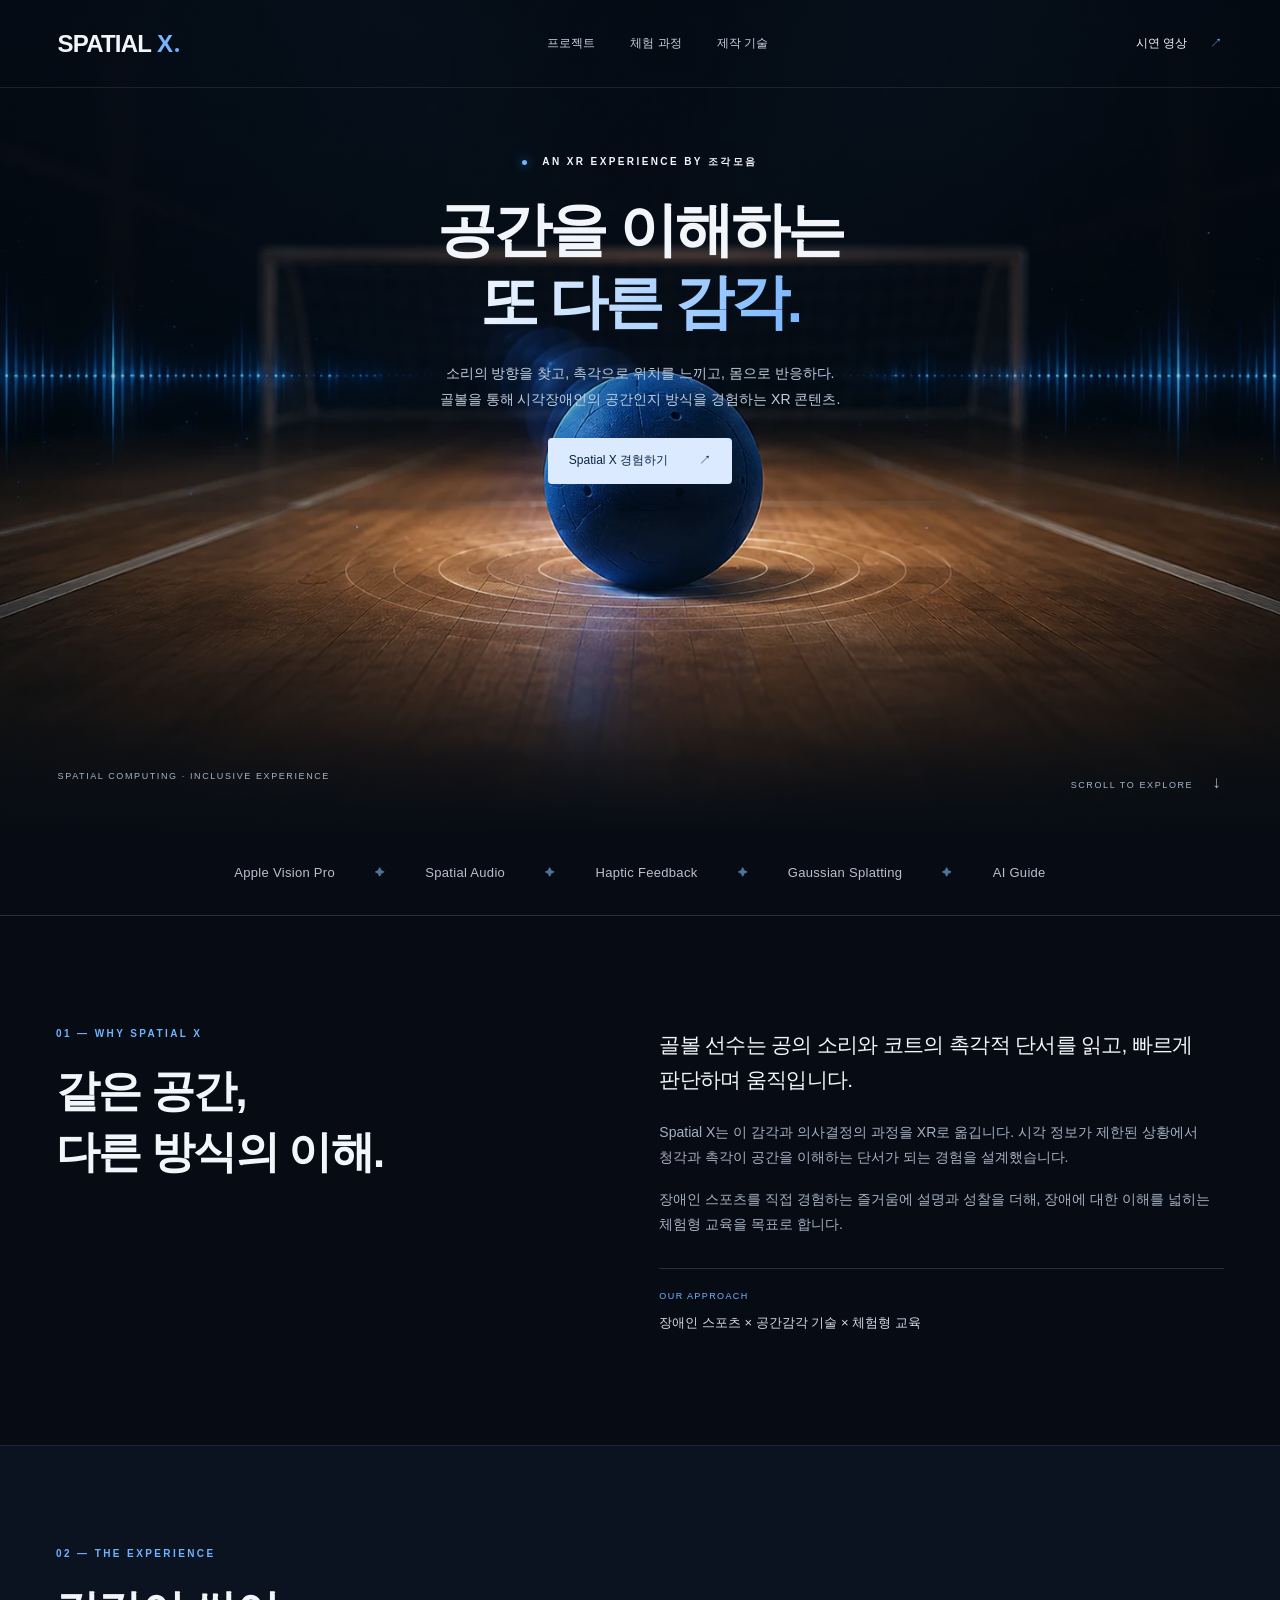
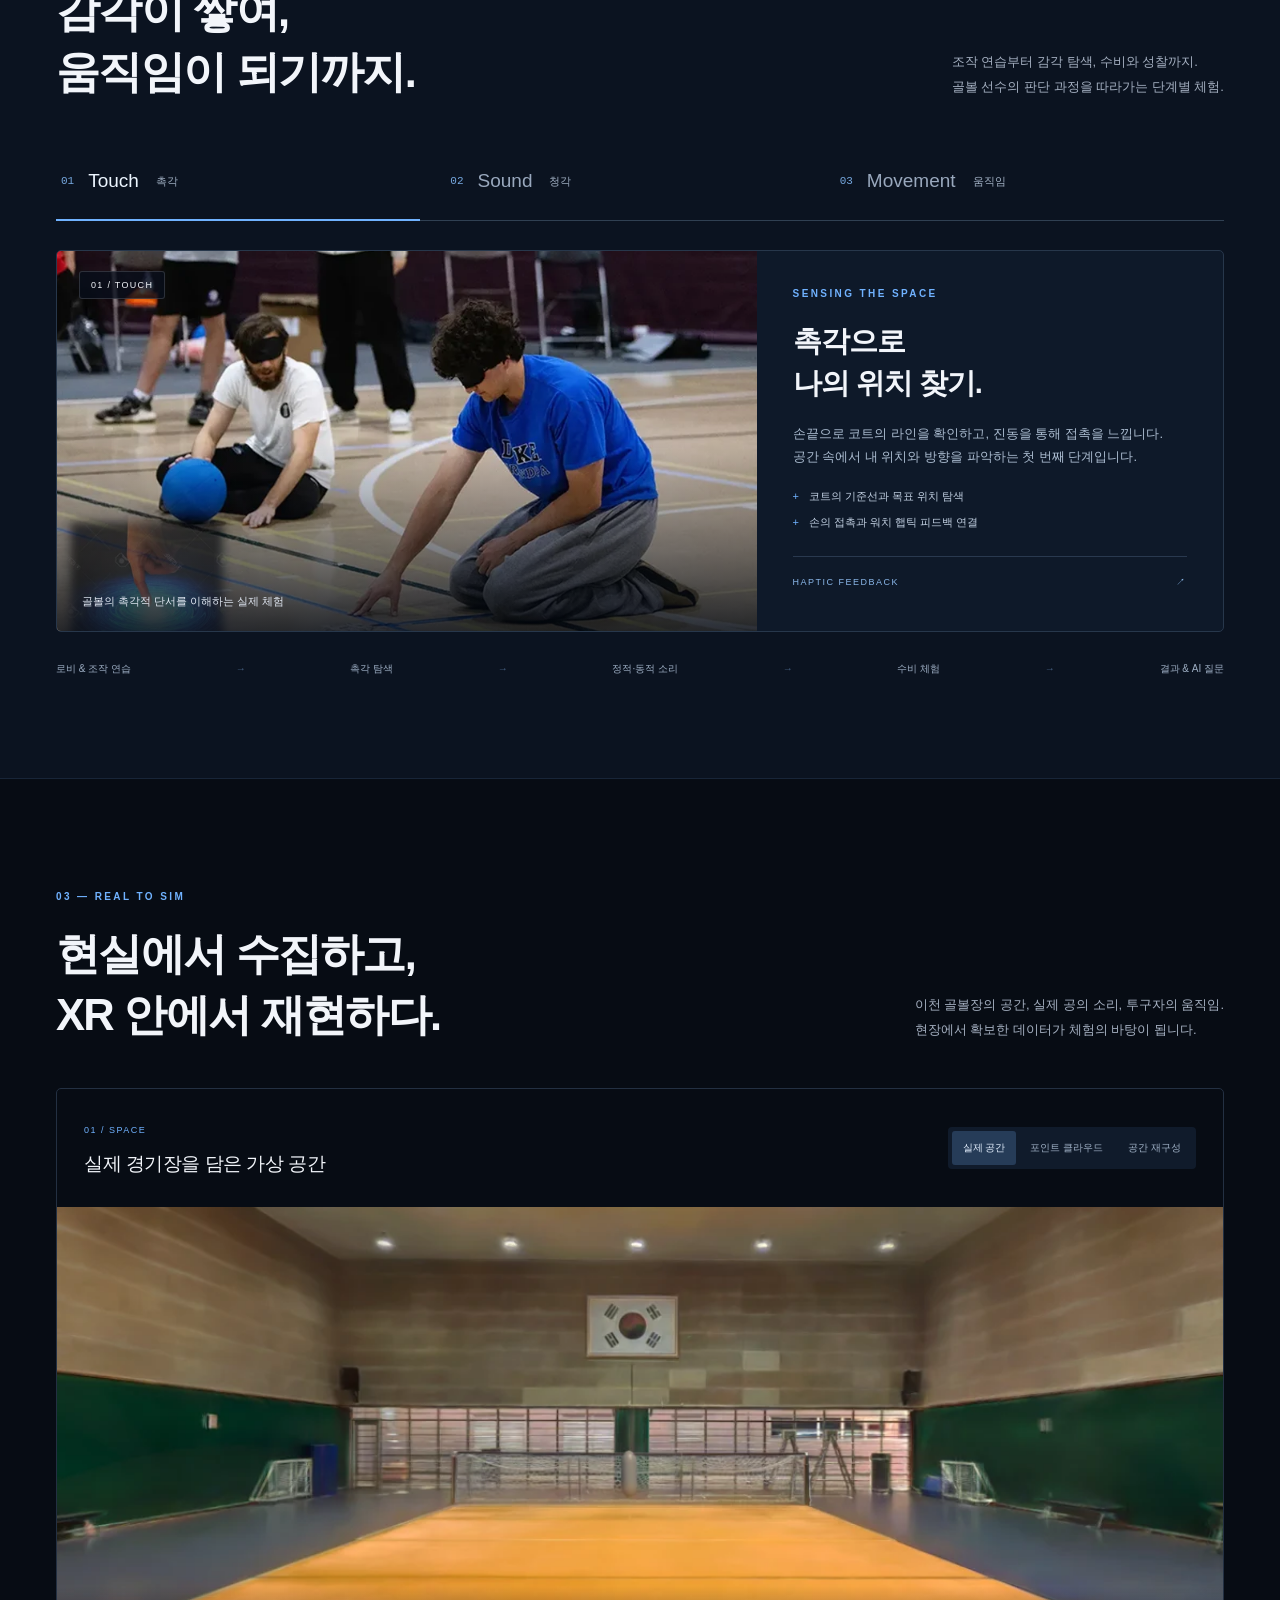
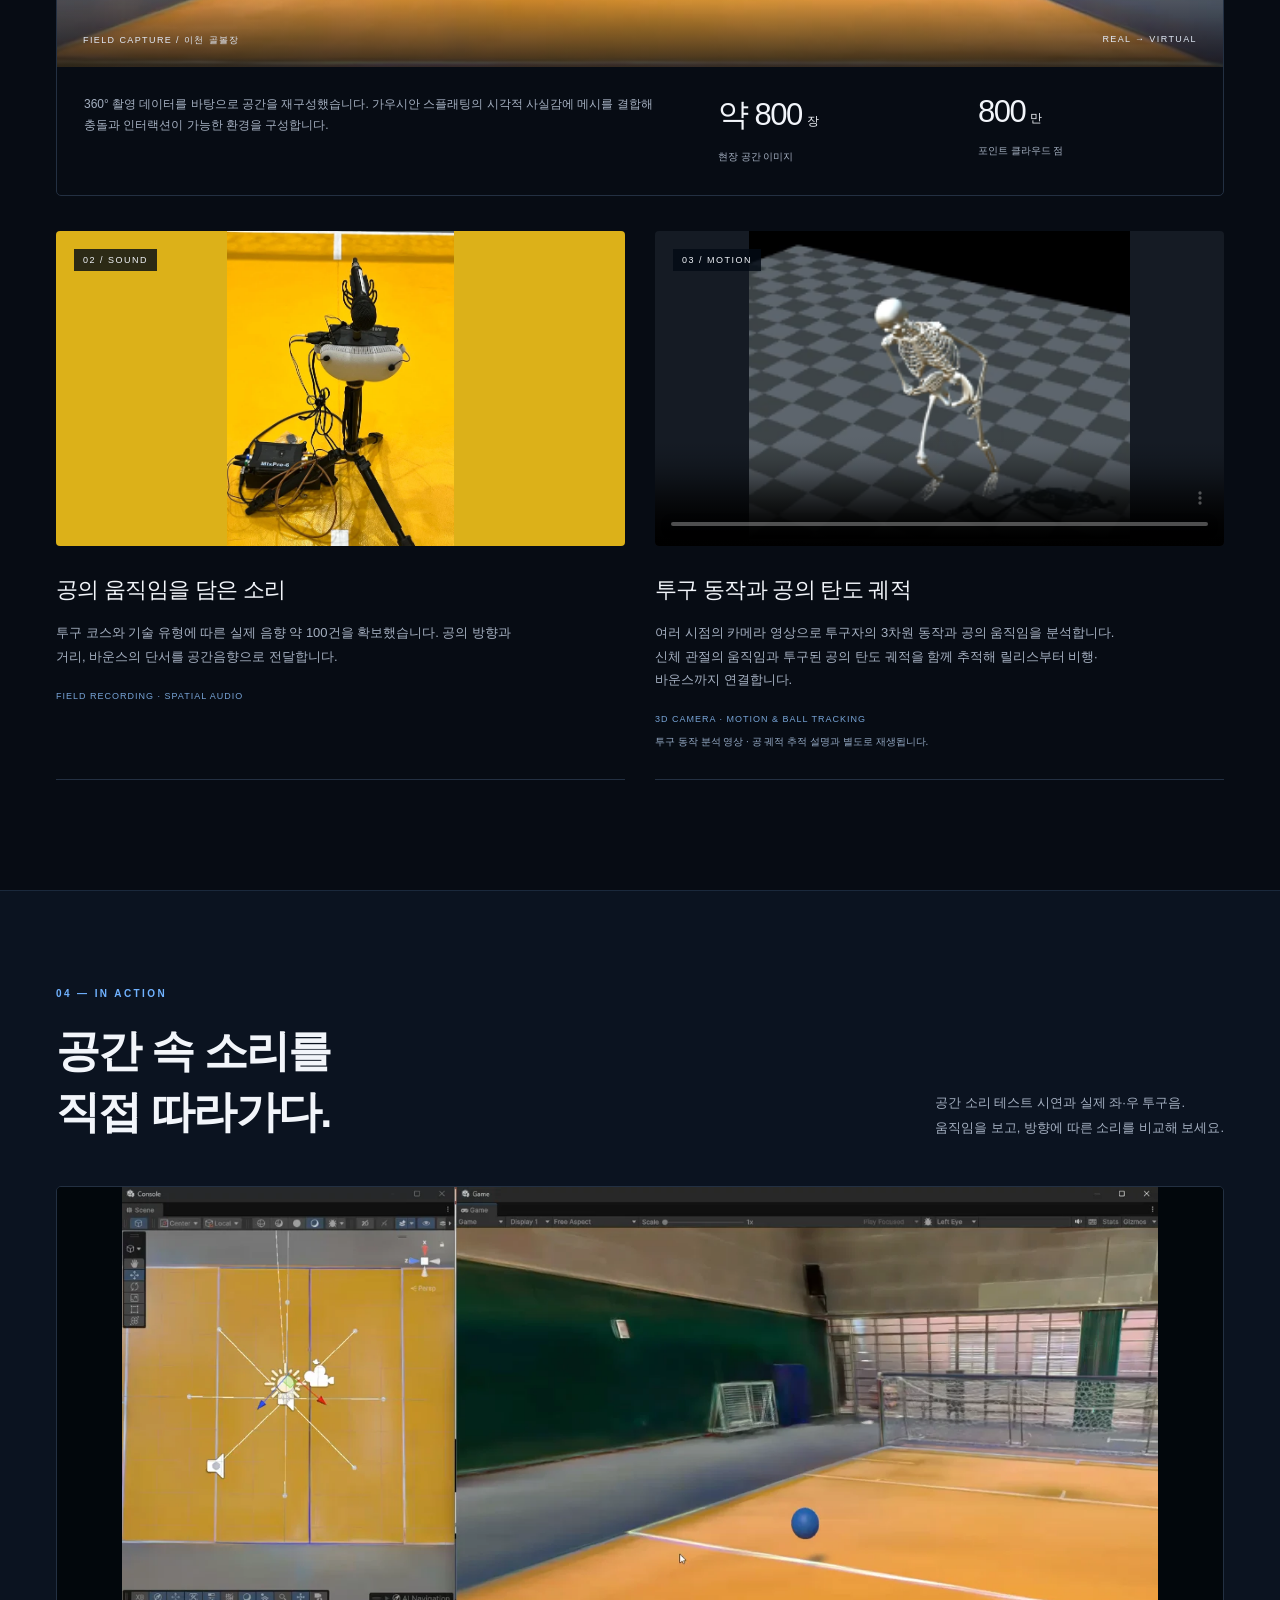
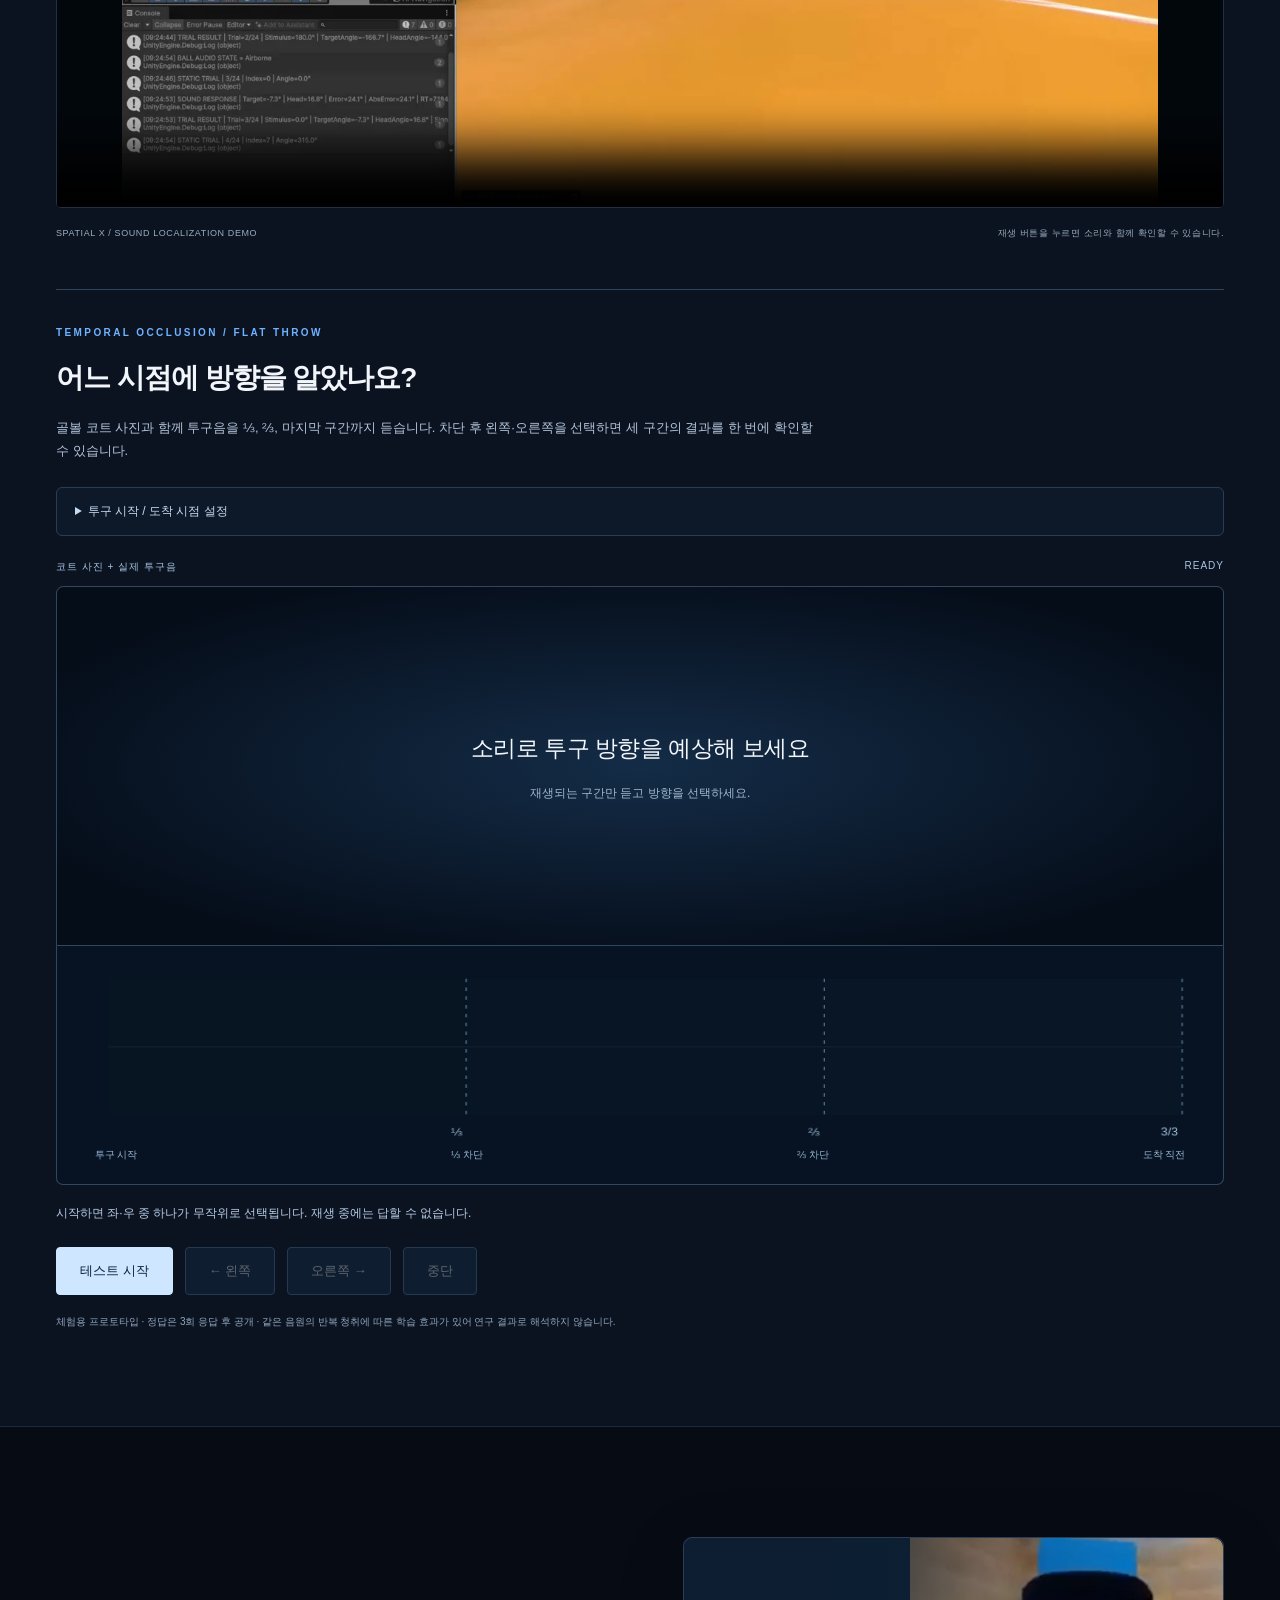
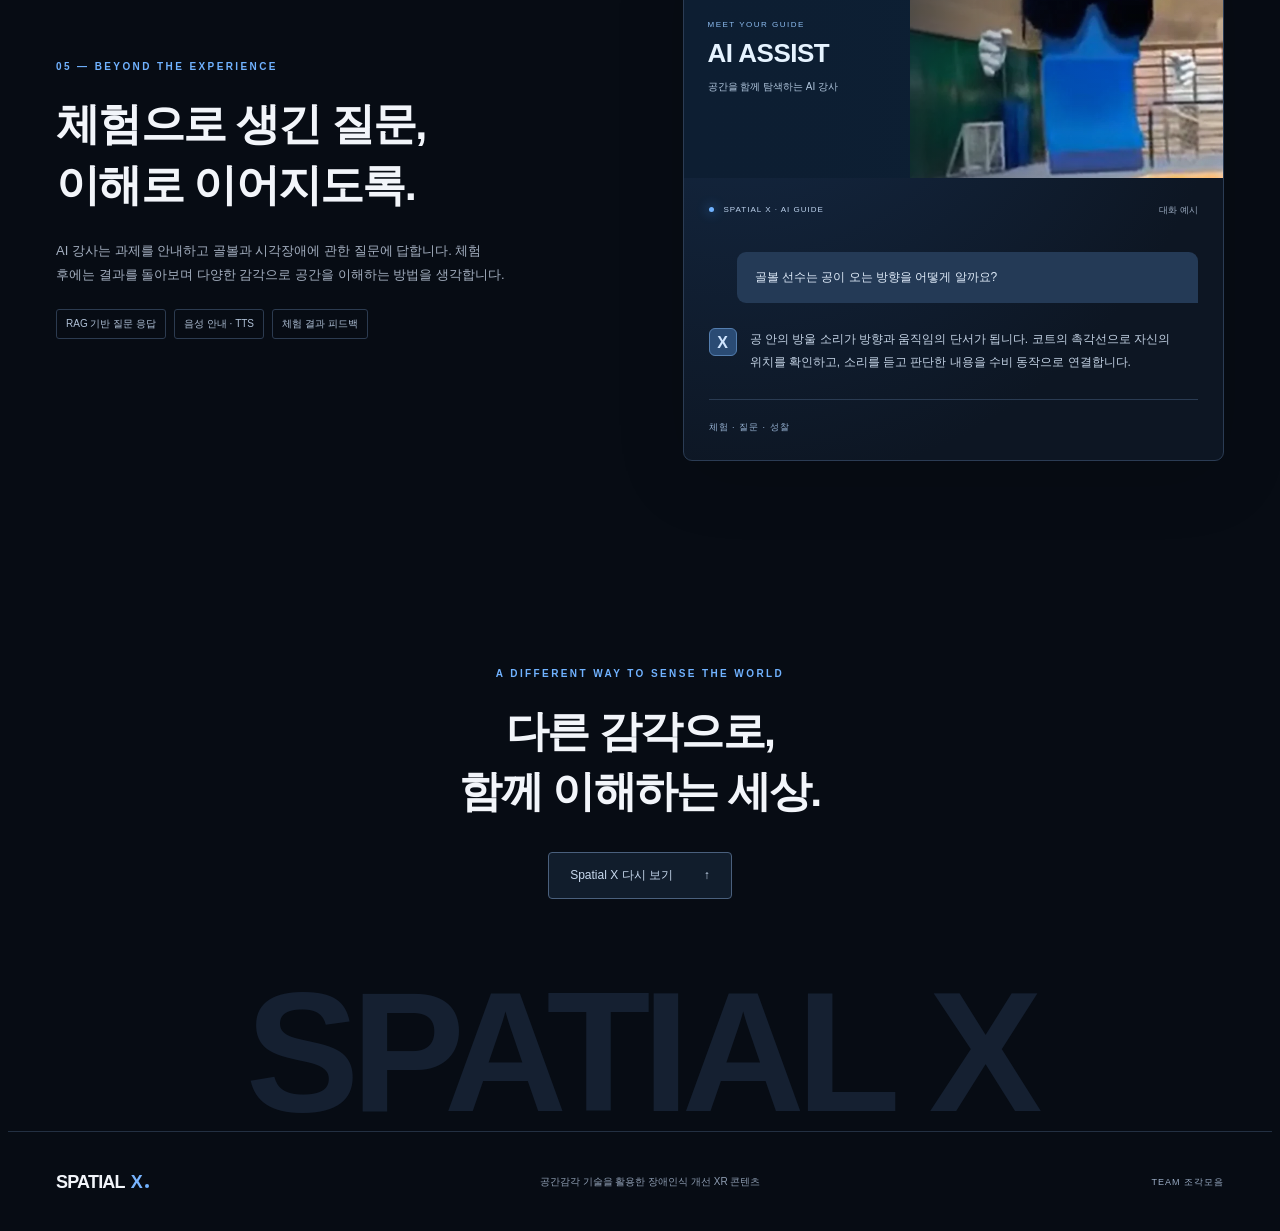
==== index.html @ 9a9464d2 "Publish Spatial X portfolio with timed audio direction test" ====
<!DOCTYPE html>
<html lang="ko">
<head>
<meta charset="utf-8"><meta name="viewport" content="width=device-width,initial-scale=1">
<meta name="description" content="Spatial X — 공간음향과 신체 움직임으로 시각장애인의 공간인지 방식을 경험하는 XR 교육 콘텐츠. 팀 조각모음의 프로젝트와 제작 과정을 소개합니다.">
<meta name="theme-color" content="#050b14"><title>Spatial X — 다른 감각으로 만나는 공간</title>
<link rel="stylesheet" href="styles.css"><script src="script.js" defer></script><script src="trial-data.js" defer></script><script src="trial.js" defer></script>
</head>
<body>
<a class="skip" href="#main">본문으로 바로가기</a>
<header class="header"><a class="logo" href="#top" aria-label="Spatial X 처음으로">SPATIAL <span>X</span><i></i></a><nav aria-label="주요 메뉴"><a href="#about">프로젝트</a><a href="#experience">체험 과정</a><a href="#technology">제작 기술</a></nav><a class="header-link" href="#film">시연 영상 <span>↗</span></a></header>
<main id="main">
<section class="hero" id="top" aria-labelledby="hero-title">
<img class="hero-image" src="assets/hero.webp" alt="어두운 골볼 코트 위 파란 공과 공간을 가로지르는 푸른 음파를 표현한 콘셉트 이미지" fetchpriority="high" width="1536" height="1024">
<div class="hero-shade"></div><div class="hero-copy"><p class="overline"><span class="dot"></span> AN XR EXPERIENCE BY 조각모음</p><h1 id="hero-title">공간을 이해하는<br><span>또 다른 감각.</span></h1><p class="hero-desc">소리의 방향을 찾고, 촉각으로 위치를 느끼고, 몸으로 반응하다.<br>골볼을 통해 시각장애인의 공간인지 방식을 경험하는 XR 콘텐츠.</p><a class="button primary" href="#experience">Spatial X 경험하기 <span>↗</span></a></div>
<div class="hero-bottom"><span>SPATIAL COMPUTING · INCLUSIVE EXPERIENCE</span><a href="#about">SCROLL TO EXPLORE <span>↓</span></a></div>
</section>
<div class="tech-strip" aria-label="프로젝트 구성 기술"><span>Apple Vision Pro</span><i>✦</i><span>Spatial Audio</span><i>✦</i><span>Haptic Feedback</span><i>✦</i><span>Gaussian Splatting</span><i>✦</i><span>AI Guide</span></div>
<section class="section container about" id="about"><div><p class="overline blue">01 — WHY SPATIAL X</p><h2>같은 공간,<br>다른 방식의 이해.</h2></div><div class="about-body"><p class="intro">골볼 선수는 공의 소리와 코트의 촉각적 단서를 읽고, 빠르게 판단하며 움직입니다.</p><p>Spatial X는 이 감각과 의사결정의 과정을 XR로 옮깁니다. 시각 정보가 제한된 상황에서 청각과 촉각이 공간을 이해하는 단서가 되는 경험을 설계했습니다.</p><p>장애인 스포츠를 직접 경험하는 즐거움에 설명과 성찰을 더해, 장애에 대한 이해를 넓히는 체험형 교육을 목표로 합니다.</p><div class="about-note"><span>OUR APPROACH</span><strong>장애인 스포츠 × 공간감각 기술 × 체험형 교육</strong></div></div></section>
<section class="experience-section" id="experience"><div class="container"><div class="section-heading"><div><p class="overline blue">02 — THE EXPERIENCE</p><h2>감각이 쌓여,<br>움직임이 되기까지.</h2></div><p>조작 연습부터 감각 탐색, 수비와 성찰까지.<br>골볼 선수의 판단 과정을 따라가는 단계별 체험.</p></div>
<div class="experience-tabs" role="tablist" aria-label="체험 단계"><button id="tab-touch" role="tab" aria-selected="true" aria-controls="experience-panel" tabindex="0" data-stage="touch"><span>01</span> Touch <small>촉각</small></button><button id="tab-sound" role="tab" aria-selected="false" aria-controls="experience-panel" tabindex="-1" data-stage="sound"><span>02</span> Sound <small>청각</small></button><button id="tab-movement" role="tab" aria-selected="false" aria-controls="experience-panel" tabindex="-1" data-stage="movement"><span>03</span> Movement <small>움직임</small></button></div>
<div class="experience-panel" id="experience-panel" role="tabpanel" aria-labelledby="tab-touch" tabindex="0"><figure class="stage-visual" data-current-stage="touch"><img id="stage-image" src="assets/touch.webp" alt="안대를 착용하고 골볼 코트의 촉각선을 확인하는 체험 모습" width="1200" height="800" loading="lazy"><figcaption id="stage-caption">골볼의 촉각적 단서를 이해하는 실제 체험</figcaption><span class="image-corner" id="stage-number">01 / TOUCH</span></figure><div class="stage-copy"><p class="overline blue" id="stage-label">SENSING THE SPACE</p><h3 id="stage-title">촉각으로<br>나의 위치 찾기.</h3><p id="stage-description">손끝으로 코트의 라인을 확인하고, 진동을 통해 접촉을 느낍니다. 공간 속에서 내 위치와 방향을 파악하는 첫 번째 단계입니다.</p><ul id="stage-points"><li>코트의 기준선과 목표 위치 탐색</li><li>손의 접촉과 워치 햅틱 피드백 연결</li></ul><div class="stage-foot"><span id="stage-tag">HAPTIC FEEDBACK</span><span aria-hidden="true">↗</span></div></div></div>
<div class="journey"><span>로비 & 조작 연습</span><b>→</b><span>촉각 탐색</span><b>→</b><span>정적·동적 소리</span><b>→</b><span>수비 체험</span><b>→</b><span>결과 & AI 질문</span></div>
</div></section>
<section class="section container" id="technology"><div class="section-heading"><div><p class="overline blue">03 — REAL TO SIM</p><h2>현실에서 수집하고,<br>XR 안에서 재현하다.</h2></div><p>이천 골볼장의 공간, 실제 공의 소리, 투구자의 움직임.<br>현장에서 확보한 데이터가 체험의 바탕이 됩니다.</p></div>
<div class="reconstruction"><div class="reconstruction-top"><div><span class="small-index">01 / SPACE</span><h3>실제 경기장을 담은 가상 공간</h3></div><div class="view-switch" role="group" aria-label="경기장 제작 과정"><button class="selected" data-view="court" aria-pressed="true">실제 공간</button><button data-view="cloud" aria-pressed="false">포인트 클라우드</button><button data-view="hybrid" aria-pressed="false">공간 재구성</button></div></div><figure class="court-figure"><img id="court-image" src="assets/court.webp" alt="이천 골볼장의 코트와 골대" loading="lazy" width="1400" height="760"><figcaption><span id="court-caption">FIELD CAPTURE / 이천 골볼장</span><span>REAL → VIRTUAL</span></figcaption></figure><div class="reconstruction-bottom"><p>360° 촬영 데이터를 바탕으로 공간을 재구성했습니다. 가우시안 스플래팅의 시각적 사실감에 메시를 결합해 충돌과 인터랙션이 가능한 환경을 구성합니다.</p><div><strong>약 800<span>장</span></strong><small>현장 공간 이미지</small></div><div><strong>800<span>만</span></strong><small>포인트 클라우드 점</small></div></div></div>
<div class="field-grid"><article class="field-card"><div class="field-image"><img src="assets/audio.webp" alt="골볼 코트에 설치한 공간음향 측정 장비" loading="lazy" width="700" height="800"><span>02 / SOUND</span></div><div class="field-copy"><h3>공의 움직임을 담은 소리</h3><p>투구 코스와 기술 유형에 따른 실제 음향 약 100건을 확보했습니다. 공의 방향과 거리, 바운스의 단서를 공간음향으로 전달합니다.</p><span class="micro">FIELD RECORDING · SPATIAL AUDIO</span></div></article><article class="field-card"><div class="field-image"><video id="throw-motion" class="motion-video" controls muted loop playsinline preload="metadata" poster="assets/motion-pose.png" aria-label="투구 동작을 분석한 모션캡처 애니메이션"><source src="assets/throw-motion.mp4" type="video/mp4"><a href="assets/throw-motion.mp4">투구 모션 영상 열기</a></video><span>03 / MOTION</span></div><div class="field-copy"><h3>투구 동작과 공의 탄도 궤적</h3><p>여러 시점의 카메라 영상으로 투구자의 3차원 동작과 공의 움직임을 분석합니다. 신체 관절의 움직임과 투구된 공의 탄도 궤적을 함께 추적해 릴리스부터 비행·바운스까지 연결합니다.</p><span class="micro">3D CAMERA · MOTION & BALL TRACKING</span><p class="motion-note">투구 동작 분석 영상 · 공 궤적 추적 설명과 별도로 재생됩니다.</p></div></article></div>
</section>
<section class="film-section" id="film"><div class="container"><div class="section-heading"><div><p class="overline blue">04 — IN ACTION</p><h2>공간 속 소리를<br>직접 따라가다.</h2></div><p>공간 소리 테스트 시연과 실제 좌·우 투구음.<br>움직임을 보고, 방향에 따른 소리를 비교해 보세요.</p></div><div class="video-wrap"><video controls playsinline preload="none" poster="assets/sound.webp" aria-label="Spatial X 공간 소리 테스트 시연 영상"><source src="assets/sound-demo.mp4" type="video/mp4">브라우저에서 영상을 재생할 수 없습니다. <a href="assets/sound-demo.mp4">시연 영상 열기</a></video></div><p class="video-caption"><span>SPATIAL X / SOUND LOCALIZATION DEMO</span><span>재생 버튼을 누르면 소리와 함께 확인할 수 있습니다.</span></p><div class="occlusion-test" id="occlusion-test"><p class="overline blue">TEMPORAL OCCLUSION / FLAT THROW</p><h3>어느 시점에 방향을 알았나요?</h3><p class="test-intro">골볼 코트 사진과 함께 투구음을 ⅓, ⅔, 마지막 구간까지 듣습니다. 차단 후 왼쪽·오른쪽을 선택하면 세 구간의 결과를 한 번에 확인할 수 있습니다.</p>
<details class="trial-setup"><summary>투구 시작 / 도착 시점 설정</summary><p>기본 구간은 왼쪽 1.6–2.6초, 오른쪽 1.2–2.2초입니다. 각 구간을 ⅓, ⅔, 전체 길이로 나누어 재생합니다. 변경한 설정은 새로고침하면 기본값으로 돌아갑니다.</p><div class="trial-source-grid"><fieldset><legend>왼쪽 투구</legend><label>음원 투구 시작 (초)<input id="start-left" type="number" min="0" step="0.001" value="1.6"></label><label>음원 도착 직전 (초)<input id="end-left" type="number" min="0" step="0.001" value="2.6"></label></fieldset><fieldset><legend>오른쪽 투구</legend><label>음원 투구 시작 (초)<input id="start-right" type="number" min="0" step="0.001" value="1.2"></label><label>음원 도착 직전 (초)<input id="end-right" type="number" min="0" step="0.001" value="2.2"></label></fieldset></div><p>충돌음을 제외한 도착 직전까지 설정하면 충돌 소리가 정답 단서가 되는 것을 줄일 수 있습니다.</p></details>
<div class="trial-top"><span id="trial-mode">코트 사진 + 실제 투구음</span><span id="trial-stage">READY</span></div><div class="trial-screen"><img src="assets/court.webp" alt="투구 소리를 듣는 동안 표시되는 골볼 코트 사진" width="1400" height="760"><span class="trial-photo-label">GOALBALL COURT · 체험 배경 사진</span><div id="trial-mask" class="trial-mask"><strong id="trial-mask-title">소리로 투구 방향을 예상해 보세요</strong><span id="trial-mask-note">재생되는 구간만 듣고 방향을 선택하세요.</span></div></div>
<div class="trial-wave-wrap"><canvas id="trial-wave" width="1100" height="210" role="img" aria-label="재생된 구간만 표시하는 음원 파형과 세 차단 시점"></canvas><div class="trial-wave-labels"><span>투구 시작</span><span>⅓ 차단</span><span>⅔ 차단</span><span>도착 직전</span></div></div>
<p id="trial-status" role="status" aria-live="polite">시작하면 좌·우 중 하나가 무작위로 선택됩니다. 재생 중에는 답할 수 없습니다.</p><div class="trial-controls"><button id="trial-start" type="button">테스트 시작</button><button id="trial-left" type="button" disabled>← 왼쪽</button><button id="trial-right" type="button" disabled>오른쪽 →</button><button id="trial-stop" type="button" disabled>중단</button></div>
<div id="trial-results" hidden><h4>구간별 판단 결과</h4><div class="trial-table-wrap"><table><thead><tr><th>차단 시점</th><th>선택</th><th>O / X</th><th>응답시간</th></tr></thead><tbody id="trial-rows"></tbody></table></div><p id="trial-summary"></p></div><p class="trial-disclaimer">체험용 프로토타입 · 정답은 3회 응답 후 공개 · 같은 음원의 반복 청취에 따른 학습 효과가 있어 연구 결과로 해석하지 않습니다.</p></div></div></section>
<section class="section container reflection"><div><p class="overline blue">05 — BEYOND THE EXPERIENCE</p><h2>체험으로 생긴 질문,<br>이해로 이어지도록.</h2><p>AI 강사는 과제를 안내하고 골볼과 시각장애에 관한 질문에 답합니다. 체험 후에는 결과를 돌아보며 다양한 감각으로 공간을 이해하는 방법을 생각합니다.</p><div class="reflection-tags"><span>RAG 기반 질문 응답</span><span>음성 안내 · TTS</span><span>체험 결과 피드백</span></div></div><div class="conversation"><figure class="assistant-portrait"><img src="assets/teacher.webp" alt="골볼 코트에서 안내하는 파란 AI 강사 캐릭터" loading="lazy" width="579" height="571"><figcaption><span>MEET YOUR GUIDE</span><strong>AI ASSIST</strong><small>공간을 함께 탐색하는 AI 강사</small></figcaption></figure><div class="conversation-top"><span class="dot"></span> SPATIAL X · AI GUIDE <span>대화 예시</span></div><div class="question">골볼 선수는 공이 오는 방향을 어떻게 알까요?</div><div class="answer"><span class="ai-mark">X</span><p>공 안의 방울 소리가 방향과 움직임의 단서가 됩니다. 코트의 촉각선으로 자신의 위치를 확인하고, 소리를 듣고 판단한 내용을 수비 동작으로 연결합니다.</p></div><div class="conversation-bottom">체험 · 질문 · 성찰</div></div></section>
<section class="closing container"><p class="overline blue">A DIFFERENT WAY TO SENSE THE WORLD</p><h2>다른 감각으로,<br>함께 이해하는 세상.</h2><a href="#top" class="button secondary">Spatial X 다시 보기 <span>↑</span></a><div class="closing-word" aria-hidden="true">SPATIAL X</div></section>
</main><footer class="container"><a class="logo" href="#top">SPATIAL <span>X</span><i></i></a><p>공간감각 기술을 활용한 장애인식 개선 XR 콘텐츠</p><span>TEAM 조각모음</span></footer>
</body></html>
---- styles.css ----
:root{--bg:#070c14;--surface:#0d1521;--text:#f2f5fa;--muted:#a5b0c1;--blue:#70b2ff;--line:#233042}*{box-sizing:border-box}html{scroll-behavior:smooth;scroll-padding-top:88px}body{margin:0;background:var(--bg);color:var(--text);font-family:'Pretendard','Noto Sans KR','Malgun Gothic',Arial,sans-serif;font-size:15px;line-height:1.8;-webkit-font-smoothing:antialiased}a{color:inherit;text-decoration:none}button{font:inherit;color:inherit;cursor:pointer}img{display:block;width:100%;height:100%;object-fit:cover}figure,p{margin:0}h1,h2,h3{word-break:keep-all}::selection{background:#7bb7ff;color:#071321}a:focus-visible,button:focus-visible,[tabindex='0']:focus-visible{outline:2px solid #b9dcff;outline-offset:6px}.skip{position:fixed;left:15px;top:-80px;z-index:20;background:#fff;color:#000;padding:10px}.skip:focus{top:10px}.container{max-width:1264px;padding:0 48px;margin:0 auto}.header{height:88px;display:flex;align-items:center;justify-content:space-between;padding:0 4.5%;position:absolute;left:0;right:0;top:0;z-index:3;border-bottom:1px solid #ffffff16}.logo{font-family:Arial,sans-serif;font-weight:800;font-size:24px;letter-spacing:-.8px;white-space:nowrap;display:inline-flex;align-items:baseline}.logo span{color:#79b5ff;margin-left:6px}.logo i{width:4px;height:4px;border-radius:50%;background:var(--blue);margin-left:3px}.header nav{display:flex;gap:35px;font-size:12px;color:#c7d1e1}.header nav a:hover,.header-link:hover{color:var(--blue)}.header-link{font-size:12px}.header-link span{margin-left:20px;color:var(--blue)}.hero{height:830px;min-height:720px;max-height:1100px;position:relative;isolation:isolate;overflow:hidden}.hero-image{position:absolute;inset:0;z-index:-3;object-position:center 69%}.hero-shade{position:absolute;inset:0;z-index:-2;background:linear-gradient(180deg,#040b16b0 0%,#050c1870 34%,transparent 64%,#070c1466 87%,#070c14 100%)}.hero-copy{position:relative;text-align:center;padding:154px 24px 0;max-width:850px;margin:auto}.overline{font-family:Arial,'Malgun Gothic',sans-serif;font-size:10px;letter-spacing:2.4px;font-weight:600;line-height:1.6}.dot{display:inline-block;width:5px;height:5px;border-radius:50%;background:var(--blue);box-shadow:0 0 12px #3a98ff;vertical-align:middle;margin-right:10px}.blue{color:var(--blue)}h1{font-size:clamp(44px,4.6vw,67px);font-weight:650;line-height:1.23;letter-spacing:-3px;margin:24px 0 21px}h1 span{background:linear-gradient(100deg,#f0f6ff,#79b7ff);color:transparent;background-clip:text}.hero-desc{font-size:14px;line-height:1.9;color:#c0cede;word-break:keep-all}.button{display:inline-flex;align-items:center;gap:31px;padding:12px 21px;font-size:12px;border-radius:4px;transition:background .2s,transform .2s}.button:hover{transform:translateY(-2px)}.primary{background:#dbeaff;color:#0b223e;margin-top:25px;box-shadow:0 0 30px #4d95ff20}.primary:hover{background:#fff}.hero-bottom{position:absolute;bottom:31px;left:4.5%;right:4.5%;display:flex;justify-content:space-between;font-family:Arial,sans-serif;font-size:9px;letter-spacing:1.6px;color:#a3b5cb}.hero-bottom a span{font-size:17px;margin-left:15px}.tech-strip{display:flex;justify-content:center;gap:40px;align-items:center;min-height:86px;border-bottom:1px solid var(--line);color:#b6c1d0;font-size:13px;font-family:Arial,sans-serif;letter-spacing:.3px;padding:20px}.tech-strip i{color:#507399;font-style:normal;font-size:10px}.section{padding-top:110px;padding-bottom:110px}h2{font-size:clamp(30px,3.4vw,44px);font-weight:600;letter-spacing:-1.7px;line-height:1.4;margin:19px 0 0}.about{display:grid;grid-template-columns:1fr 1.1fr;gap:90px}.about-body{padding-top:2px;color:var(--muted);font-size:14px;word-break:keep-all}.about-body .intro{font-size:21px;color:var(--text);line-height:1.65;letter-spacing:-.7px;margin-bottom:23px}.about-body>p+p{margin-top:16px}.about-note{border-top:1px solid var(--line);margin-top:31px;padding-top:19px;display:flex;flex-direction:column;gap:7px}.about-note span{font-size:9px;color:var(--blue);letter-spacing:1.4px}.about-note strong{font-weight:400;color:#d1dbea;font-size:13px}.experience-section{background:#0b1320;border-top:1px solid #182538;border-bottom:1px solid #182538;padding:100px 0}.section-heading{display:flex;align-items:end;justify-content:space-between;gap:45px;margin-bottom:43px}.section-heading>p{color:var(--muted);font-size:13px;line-height:1.9;padding-bottom:3px;word-break:keep-all}.experience-tabs{display:flex;border-bottom:1px solid #304052;margin-bottom:29px}.experience-tabs button{flex:1;border:0;background:none;padding:19px 5px 21px;position:relative;font-family:Arial,sans-serif;font-size:19px;text-align:left;color:#99a8bd;display:flex;align-items:center;gap:14px}.experience-tabs button[aria-selected=true]{color:#edf6ff}.experience-tabs button[aria-selected=true]:after{content:'';position:absolute;bottom:-1px;left:0;right:25px;height:2px;background:var(--blue)}.experience-tabs button>span{font-family:monospace;font-size:11px;color:#76a8df}.experience-tabs small{font-family:'Malgun Gothic',sans-serif;font-size:11px;margin-left:3px;font-weight:400;color:#a2b1c4}.experience-panel{display:grid;grid-template-columns:1.5fr 1fr;min-height:380px;gap:0;border:1px solid #27374b;background:#0e1929;border-radius:5px;overflow:hidden}.stage-visual{position:relative;min-height:380px}.stage-visual img{position:absolute;inset:0}.stage-visual:after{content:'';position:absolute;inset:50% 0 0;background:linear-gradient(transparent,#02070fd4)}.stage-visual figcaption{position:absolute;left:25px;right:25px;bottom:19px;z-index:1;font-size:11px;color:#e2e9f4}.image-corner{position:absolute;top:20px;left:22px;background:#080f1bc9;border:1px solid #ffffff25;border-radius:3px;font:9px Arial,sans-serif;letter-spacing:1.3px;padding:8px 11px}.stage-copy{padding:35px 36px 25px}.stage-copy h3{font-size:29px;line-height:1.45;letter-spacing:-1px;margin:18px 0}.stage-copy>p:not(.overline){font-size:13px;color:#abbcd0;word-break:keep-all}.stage-copy ul{padding:18px 0 0;list-style:none;font-size:11px;color:#c2d0e2;margin:0}.stage-copy li{margin-bottom:7px}.stage-copy li:before{content:'+';color:var(--blue);margin-right:10px}.stage-foot{display:flex;justify-content:space-between;border-top:1px solid #29394f;margin-top:23px;padding-top:17px;color:#8ab7e9;font-size:9px;letter-spacing:1.5px}.journey{display:flex;justify-content:space-between;align-items:center;gap:12px;margin-top:28px;color:#9eafc4;font-size:10px}.journey b{font-weight:400;color:#466182}.reconstruction{border:1px solid var(--line);border-radius:5px;overflow:hidden}.reconstruction-top{display:flex;justify-content:space-between;align-items:center;padding:25px 27px;gap:20px}.small-index{color:var(--blue);font:9px Arial,sans-serif;letter-spacing:1.5px}.reconstruction-top h3{font-size:19px;font-weight:500;letter-spacing:-.5px;margin:6px 0 0}.view-switch{display:flex;gap:3px;padding:4px;border-radius:4px;background:#101b2b}.view-switch button{border:0;border-radius:3px;padding:8px 11px;background:none;font-size:10px;color:#a2b3c8}.view-switch button.selected{color:#e6f1ff;background:#263c58}.court-figure{height:460px;position:relative;background:#20252d}.court-figure img{object-fit:cover}.court-figure figcaption{position:absolute;left:0;right:0;bottom:0;display:flex;justify-content:space-between;background:linear-gradient(transparent,#060b14c9);padding:48px 26px 20px;color:#e0e8f5;font:9px Arial,'Malgun Gothic',sans-serif;letter-spacing:1.4px}.reconstruction-bottom{display:grid;grid-template-columns:1.9fr .7fr .7fr;gap:42px;padding:27px}.reconstruction-bottom p{font-size:12px;color:var(--muted);word-break:keep-all}.reconstruction-bottom strong{font:31px Arial,sans-serif;letter-spacing:-1.5px;display:block;margin-bottom:5px;white-space:nowrap}.reconstruction-bottom strong span{font:12px 'Malgun Gothic',sans-serif;margin-left:5px;letter-spacing:0}.reconstruction-bottom small{font-size:10px;color:var(--muted)}.field-grid{display:grid;grid-template-columns:1fr 1fr;gap:30px;margin-top:35px}.field-card{border-bottom:1px solid var(--line)}.field-image{height:315px;position:relative;border-radius:4px;overflow:hidden;background:#151b24}.field-image img{object-position:center 44%}.field-card:first-child .field-image img{object-fit:contain;background:#dcb119}.field-image>span{position:absolute;left:18px;top:18px;background:#030a15ce;padding:6px 9px;font:9px Arial,sans-serif;letter-spacing:1.5px}.field-copy{padding:24px 0 28px}.field-copy h3{font-size:22px;letter-spacing:-.7px;font-weight:500;margin:0 0 12px}.field-copy p{color:var(--muted);font-size:13px;word-break:keep-all;max-width:470px}.micro{font:9px Arial,sans-serif;letter-spacing:1px;color:#77a4d7;display:block;margin-top:23px}.film-section{padding:95px 0;background:#0b1320;border-block:1px solid #1b293c}.video-wrap{background:#02070c;border:1px solid var(--line);border-radius:5px;overflow:hidden}video{display:block;width:100%;aspect-ratio:16/9;max-height:620px;background:#02070c;object-fit:contain}.video-caption{display:flex;justify-content:space-between;gap:20px;font-size:9px;letter-spacing:.6px;color:#9cacc0;margin-top:17px}.reflection{display:grid;grid-template-columns:1fr 1fr;gap:85px;align-items:center}.reflection>div>p:not(.overline){margin-top:24px;font-size:13px;max-width:460px;color:var(--muted);word-break:keep-all}.reflection-tags{display:flex;flex-wrap:wrap;gap:8px;margin-top:23px}.reflection-tags span{font-size:10px;color:#b0c1d7;border:1px solid #2c3b50;border-radius:3px;padding:5px 9px}.conversation{padding:25px;border:1px solid #2b3c54;background:radial-gradient(ellipse at 10% 0,#162d4b,#0d1623 75%);border-radius:9px;box-shadow:0 15px 70px #0002}.conversation-top{font-size:8px;letter-spacing:1px;color:#bdd2ed;display:flex;align-items:center}.conversation-top>span:last-child{margin-left:auto;color:#99a9be;font-size:9px;letter-spacing:0}.question{font-size:12px;padding:15px 18px;background:#243a56;margin:34px 0 25px 28px;border-radius:9px 9px 0 9px;color:#e0ecfa;word-break:keep-all}.answer{display:flex;align-items:start;gap:13px}.ai-mark{flex-shrink:0;background:#2a4b74;border:1px solid #547eaf;border-radius:6px;width:28px;height:28px;text-align:center;font:bold 16px/28px Arial;color:#cfe5ff}.answer p{font-size:12px;color:#c4d3e5;line-height:1.9;word-break:keep-all}.conversation-bottom{border-top:1px solid #2a3b52;padding-top:19px;margin-top:25px;font-size:9px;letter-spacing:1px;color:#98b3d4}.closing{text-align:center;padding-top:95px;overflow:hidden}.closing h2{font-size:43px}.secondary{margin-top:30px;border:1px solid #4a607d;color:#c8d9ee;background:#111d2c}.secondary:hover{background:#22354e}.closing-word{font-family:Arial,sans-serif;font-size:clamp(75px,13.3vw,176px);font-weight:800;line-height:1.1;letter-spacing:-8px;margin:60px 0 -15px;color:#152031;white-space:nowrap;user-select:none}footer{border-top:1px solid var(--line);min-height:100px;display:flex;align-items:center;justify-content:space-between;gap:22px}footer .logo{font-size:18px}footer p{font-size:10px;color:#8e9db2}footer>span{font-size:9px;letter-spacing:1px;color:#9badc6}@media(min-width:1600px){.hero{height:930px}.hero-copy{padding-top:175px}.hero-image{object-position:center 66%}}@media(max-width:1000px){.container{padding-left:32px;padding-right:32px}.header nav{gap:22px}.hero{height:780px}.tech-strip{gap:20px;font-size:11px}.about{gap:45px}.stage-copy{padding:28px}.stage-copy h3{font-size:25px}.reconstruction-top{align-items:start;flex-direction:column;gap:17px}.reflection{gap:40px}.reconstruction-bottom{gap:25px}.field-image{height:285px}.hero-image{object-position:center bottom}}
@media(max-width:650px){html{scroll-padding-top:20px}.container{padding-left:22px;padding-right:22px}.header{height:74px;padding:0 22px}.logo{font-size:20px}.header nav{gap:17px;font-size:10px}.header-link{display:none}.hero{height:760px;min-height:0}.hero-image{object-position:center bottom;object-fit:cover}.hero-shade{background:linear-gradient(180deg,#050c16d9,#050c16a6 42%,#050c1600 70%,#070c14 100%)}.hero-copy{padding:138px 22px 0}.overline{font-size:9px;letter-spacing:1.7px}h1{font-size:44px;letter-spacing:-2.4px;line-height:1.3;margin:22px 0}.hero-desc{font-size:12px}.hero-desc br{display:none}.hero-bottom{left:22px;right:22px;bottom:24px;font-size:8px}.hero-bottom>span{max-width:160px;line-height:1.8}.hero-bottom a{font-size:7px;align-self:end}.tech-strip{flex-wrap:wrap;gap:10px 18px;padding:22px;font-size:10px;min-height:80px}.tech-strip i{font-size:7px}.section{padding-top:66px;padding-bottom:66px}.about{grid-template-columns:1fr;gap:30px}.about-body .intro{font-size:19px}.about-body{font-size:13px}.section-heading{display:block;margin-bottom:30px}.section-heading>p{margin-top:21px;font-size:12px}.experience-section{padding:66px 0}.experience-tabs{margin-bottom:19px}.experience-tabs button{font-size:14px;gap:7px;padding:15px 0}.experience-tabs button span{font-size:9px}.experience-tabs small{display:none}.experience-tabs button[aria-selected=true]:after{right:12px}.experience-panel{grid-template-columns:1fr}.stage-visual{min-height:240px}.stage-copy{padding:25px}.stage-copy h3{font-size:26px;margin:15px 0}.stage-copy h3 br{display:none}.stage-copy ul{font-size:12px}.journey{flex-wrap:wrap;justify-content:center;font-size:9px;gap:9px;margin-top:24px}.reconstruction-top{padding:20px}.reconstruction-top h3{font-size:18px}.view-switch{width:100%}.view-switch button{font-size:9px;flex:1;padding:8px 5px}.court-figure{height:260px}.court-figure figcaption{padding:35px 16px 15px;font-size:8px;letter-spacing:.6px}.court-figure figcaption>span:last-child{display:none}.reconstruction-bottom{padding:21px;grid-template-columns:1fr 1fr;gap:25px}.reconstruction-bottom p{grid-column:1/-1}.reconstruction-bottom strong{font-size:29px}.field-grid{grid-template-columns:1fr;gap:30px;margin-top:28px}.field-image{height:300px}.field-copy h3{font-size:21px}.film-section{padding:62px 0}.video-caption{display:block;font-size:8px}.video-caption>span{display:block;margin-top:5px}.reflection{grid-template-columns:1fr;gap:35px}.conversation{padding:22px}.closing{padding-top:66px}.closing h2{font-size:32px}.closing-word{letter-spacing:-4px;margin-top:46px;margin-bottom:-4px;font-size:17vw}footer{flex-wrap:wrap;justify-content:space-between;padding-top:26px!important;padding-bottom:26px!important;gap:12px}footer p{order:3;width:100%;font-size:9px}footer>span{font-size:8px}}
@media(prefers-reduced-motion:reduce){html{scroll-behavior:auto}*,*:before,*:after{transition:none!important;animation:none!important}}
/* Sensory experience illustrations and source motion footage */
.stage-visual{overflow:hidden}.stage-visual [hidden]{display:none!important}.haptic-demo{position:absolute;right:20px;bottom:58px;width:180px;height:245px;z-index:2;border:1px solid #8dbfff50;border-radius:12px;background:linear-gradient(145deg,#102e49eb,#061422f2);box-shadow:0 12px 30px #0006;display:flex;flex-direction:column;align-items:center;justify-content:center;backdrop-filter:blur(10px)}.watch-scene{position:relative;width:160px;height:185px;display:grid;place-items:center}.watch{position:relative;width:76px;height:155px;display:grid;place-items:center;transform:rotate(-12deg);animation:watch-tap 2.7s ease-in-out infinite}.watch-strap{position:absolute;inset:0 18px;background:linear-gradient(90deg,#344658,#5e7385 48%,#293b4e);border:1px solid #7993a5;border-radius:11px}.watch-case{position:relative;width:82px;height:98px;padding:5px;border-radius:23px;background:linear-gradient(130deg,#d3e3eb,#647e91 45%,#acc1cd 75%,#425b70);box-shadow:0 8px 13px #0009}.watch-case:after{content:'';position:absolute;right:-4px;top:26px;width:5px;height:15px;border-radius:3px;background:#b0c2d0}.watch-face{height:100%;border-radius:18px;background:radial-gradient(ellipse at center,#163958,#020912 80%);border:2px solid #050c14;display:flex;flex-direction:column;align-items:center;justify-content:center;gap:3px}.watch-face>span{font:7px Arial;letter-spacing:1px;color:#b6d9f5}.watch-face svg{width:57px;height:28px}.watch-face b{font-size:8px;color:#d3e9fd;font-weight:400}.watch-face i{background:#80bcff;width:3px;height:3px;border-radius:50%;margin-top:2px}.haptic-ring{position:absolute;left:16px;top:28px;width:128px;height:128px;border:1px solid #79bdff;border-radius:50%;animation:haptic-pulse 2.7s ease-out infinite;opacity:0}.haptic-ring.r2{animation-delay:.35s}.haptic-ring.r3{animation-delay:.7s}.haptic-label{font:9px Arial,sans-serif;letter-spacing:1.2px;text-align:center;color:#add4fb}.haptic-label small{display:block;font:9px/1.8 'Malgun Gothic',sans-serif;letter-spacing:0;color:#9faec0;margin-top:4px}.visual-toggle{position:absolute;right:16px;top:18px;z-index:3;padding:6px 10px;border:1px solid #81b6ed55;border-radius:4px;background:#081322db;color:#d5e7f9;font-size:9px}.visual-toggle:hover{background:#203f63}.trajectory-demo{position:absolute;inset:0;z-index:2;pointer-events:none;background:linear-gradient(180deg,transparent,#02112023)}.trajectory-demo svg{width:100%;height:100%;overflow:visible}.flight-halo{fill:none;stroke:#59b5ff;stroke-width:11;opacity:.14}.flight-line{fill:none;stroke:#a9daff;stroke-width:2;stroke-dasharray:5 6}.bounce-mark{fill:#9ad4ff33;stroke:#b7e2ff;stroke-width:1.4}.flying-ball{offset-path:path('M302 165 Q338 105 365 220 Q396 132 432 270 Q456 214 485 310');animation:ball-flight 3.6s linear infinite;filter:drop-shadow(0 0 6px #5baeff);offset-rotate:0deg}.trajectory-demo text{font:8px Arial;letter-spacing:1.2px;fill:#e3f4ff;paint-order:stroke;stroke:#123557;stroke-width:2px}.trajectory-label{position:absolute;left:22px;top:62px;font-size:9px;letter-spacing:.8px;color:#d9efff;background:#07172dc9;padding:5px 8px;border-radius:3px}.stage-visual[data-current-stage=movement]>img{filter:brightness(.72)}.effects-paused .watch,.effects-paused .haptic-ring,.effects-paused .flying-ball{animation-play-state:paused}.motion-video{height:100%;max-height:none;aspect-ratio:auto;object-fit:contain;background:#151b24}.field-image:has(.motion-video)>span{pointer-events:none}.field-copy .motion-note{font-size:10px;color:#95aac5;margin-top:9px}.assistant-portrait{position:relative;height:240px;margin:-25px -25px 24px;overflow:hidden;border-radius:9px 9px 0 0;background:#0c2034}.assistant-portrait img{object-fit:cover;object-position:center 46%;width:58%;margin-left:auto}.assistant-portrait:after{content:'';position:absolute;inset:0;background:linear-gradient(90deg,#0d1e32 0%,#0d1e32ee 25%,#0d1e3230 62%,transparent)}.assistant-portrait figcaption{position:absolute;left:24px;top:50%;transform:translateY(-50%);z-index:1;display:flex;flex-direction:column;gap:9px;max-width:50%}.assistant-portrait figcaption span{font:8px Arial;letter-spacing:1.5px;color:#8dbcf0}.assistant-portrait figcaption strong{font:700 26px Arial;letter-spacing:-.5px;color:#e6f3ff}.assistant-portrait figcaption small{font-size:10px;color:#b2c7de;word-break:keep-all}.reflection{align-items:center}.conversation{overflow:hidden}
@keyframes haptic-pulse{0%{transform:scale(.55);opacity:0}15%{opacity:.8}70%,100%{transform:scale(1.3);opacity:0}}@keyframes watch-tap{0%,15%,35%,100%{transform:rotate(-12deg) translateX(0)}19%,27%{transform:rotate(-14deg) translateX(-2px)}23%,31%{transform:rotate(-10deg) translateX(2px)}}@keyframes ball-flight{0%{offset-distance:0%;opacity:0}7%{opacity:1}85%{offset-distance:100%;opacity:1}95%,100%{offset-distance:100%;opacity:0}}
@media(max-width:650px){.haptic-demo{width:124px;height:180px;right:13px;bottom:48px;border-radius:8px}.stage-visual[data-current-stage=touch]{min-height:285px}.watch-scene{width:118px;height:131px;transform:scale(.78);margin:-15px 0 -4px}.haptic-ring{left:-5px;top:0}.haptic-label{font-size:7px}.haptic-label small{font-size:8px;margin-top:3px}.visual-toggle{font-size:8px;right:13px;top:17px}.trajectory-label{font-size:8px;left:15px}.assistant-portrait{margin:-22px -22px 22px;height:210px}.assistant-portrait figcaption{left:20px}.assistant-portrait figcaption strong{font-size:23px}.stage-visual figcaption{font-size:9px;left:16px;right:16px}.field-image:has(.motion-video){height:315px}}
@media(prefers-reduced-motion:reduce){.flying-ball{offset-distance:55%;opacity:1}.haptic-ring.r1{opacity:.45;transform:scale(.9)}.watch{animation:none!important}}
/* Movement: tracked hands and direct ball interaction */
.hand-demo{position:absolute;inset:0;z-index:2;pointer-events:none;background:radial-gradient(ellipse at 50% 52%,#12385466,#030f22c9)}.hand-demo svg{width:100%;height:100%;display:block}.hand-surface{fill:url(#hand-fill);stroke:#b4e9ff;stroke-width:1.4;stroke-linejoin:round}.hand-bones{fill:none;stroke:#70c4f8;stroke-width:1.6;stroke-linecap:round;stroke-linejoin:round}.hand-joints{fill:#d9f6ff;stroke:#67bfee;stroke-width:1;filter:drop-shadow(0 0 3px #83c9ff)}.left-tracked-hand{animation:hand-reach-left 6s ease-in-out infinite}.right-tracked-hand{animation:hand-reach-right 6s ease-in-out infinite}.interactive-ball{animation:hand-ball-lift 6s ease-in-out infinite;filter:drop-shadow(0 9px 12px #0005)}.interaction-shadow{fill:#69b9ff;opacity:.15;transform-origin:300px 300px;animation:hand-ball-shadow 6s ease-in-out infinite}.grip-halo{fill:none;stroke:#9cddff;stroke-width:1;stroke-dasharray:3 6;opacity:.18;animation:grip-feedback 6s ease-in-out infinite}.hand-caption{font:8px Arial;letter-spacing:1.7px;fill:#a4c9e8}.tracking-status{position:absolute;left:22px;top:62px;font:9px Arial;letter-spacing:1.3px;color:#c2e7ff;display:flex;gap:8px;align-items:center}.tracking-status i{width:5px;height:5px;border-radius:50%;background:#97e5cd;box-shadow:0 0 9px #97e5cd88}.tracking-status span{font:9px 'Malgun Gothic',sans-serif;color:#97b2cd;letter-spacing:0}.gesture-sequence{position:absolute;left:0;right:0;bottom:48px;display:flex;justify-content:center;gap:21px;font-size:9px;color:#cbeaff}.gesture-sequence span{opacity:.35}.gesture-reach{animation:gesture-step-one 6s linear infinite}.gesture-grab{animation:gesture-step-two 6s linear infinite}.gesture-release{animation:gesture-step-three 6s linear infinite}.effects-paused .hand-demo *{animation-play-state:paused!important}.stage-visual[data-current-stage=movement]>img{filter:brightness(.4) saturate(.6)}
@keyframes hand-reach-left{0%,10%,100%{transform:translate(0,0)}30%,40%{transform:translate(34px,-10px)}55%,68%{transform:translate(34px,-46px)}82%{transform:translate(2px,-10px)}}
@keyframes hand-reach-right{0%,10%,100%{transform:translate(0,0)}30%,40%{transform:translate(-34px,-10px)}55%,68%{transform:translate(-34px,-46px)}82%{transform:translate(-2px,-10px)}}
@keyframes hand-ball-lift{0%,40%,100%{transform:translateY(0)}55%,68%{transform:translateY(-36px)}84%{transform:translateY(18px)}91%{transform:translateY(-5px)}}
@keyframes hand-ball-shadow{0%,40%,100%{transform:scale(1);opacity:.15}55%,68%{transform:scale(.75);opacity:.08}84%{transform:scale(1.1);opacity:.22}}
@keyframes grip-feedback{0%,20%,85%,100%{opacity:.12}30%,68%{opacity:.9}75%{opacity:.35}}
@keyframes gesture-step-one{0%,29%{opacity:1}30%,100%{opacity:.3}}@keyframes gesture-step-two{0%,29%,75%,100%{opacity:.3}30%,74%{opacity:1}}@keyframes gesture-step-three{0%,74%{opacity:.3}75%,100%{opacity:1}}
@media(max-width:650px){.tracking-status{left:16px;font-size:8px;top:55px;gap:6px}.tracking-status span{font-size:8px}.stage-visual[data-current-stage=movement]{min-height:300px}.gesture-sequence{font-size:8px;bottom:45px;gap:17px}}
@media(prefers-reduced-motion:reduce){.hand-demo *{animation:none!important}.left-tracked-hand{transform:translate(34px,-10px)}.right-tracked-hand{transform:translate(-34px,-10px)}.grip-halo{opacity:.7}.gesture-sequence span{opacity:.8}}
/* Photo-led experience and recorded directional throw audio */
.stage-visual[data-current-stage=movement]>img{filter:none;object-position:center 40%}.stage-visual[data-current-stage=touch]>img{filter:none}.throw-audio{margin-top:25px;padding-top:20px;border-top:1px solid var(--line)}.throw-audio h4{margin:0 0 9px;font-size:16px;font-weight:500}.field-copy .audio-explainer{font-size:11px;color:#a9bdd5}.audio-sample{margin-top:18px;background:#0b1726;border:1px solid #273c54;border-radius:6px;padding:13px 12px}.audio-sample-title{display:flex;justify-content:space-between;align-items:center;gap:10px}.audio-sample-title strong{font-size:12px;font-weight:500;color:#d9eaff}.audio-sample-title span{font:9px Arial;letter-spacing:1px;color:#8db7e9}.audio-sample>img{width:100%;height:auto;object-fit:contain;margin:9px 0 6px}.audio-sample audio{display:block;width:100%;height:38px;color-scheme:dark}.field-copy .audio-footnote{margin-top:13px;font-size:10px;line-height:1.8;color:#90a3ba}@media(max-width:650px){.stage-visual[data-current-stage=touch],.stage-visual[data-current-stage=movement]{min-height:285px}.audio-sample{padding:12px 8px}.audio-sample-title{padding:0 4px}}
.film-section .throw-audio{margin-top:45px;padding-top:30px;display:grid;grid-template-columns:1fr 1fr;gap:0 24px}.film-section .throw-audio h4{grid-column:1/-1;font-size:23px}.film-section .audio-explainer,.film-section .audio-footnote{grid-column:1/-1;font-size:12px;color:#a9bdd5}.film-section .audio-footnote{font-size:10px;margin-top:15px}.film-section .audio-sample{min-width:0}@media(max-width:650px){.film-section .throw-audio{grid-template-columns:1fr;gap:0;margin-top:30px}.film-section .throw-audio h4{font-size:20px}}
/* Synchronized photo, waveform and temporal occlusion trial */
.occlusion-test{margin-top:48px;border-top:1px solid #30435a;padding-top:35px}.occlusion-test h3{font-size:28px;letter-spacing:-1px;margin:12px 0}.test-intro{color:#b3c4d9;font-size:13px;max-width:760px}.trial-setup{border:1px solid #2a3c54;border-radius:6px;padding:13px 18px;margin:24px 0;background:#0d1929;font-size:12px}.trial-setup summary{cursor:pointer;color:#c6dbf3}.trial-setup p{color:#96abc5;font-size:11px;margin-top:15px}.trial-source-grid{display:grid;grid-template-columns:1fr 1fr;gap:20px;margin-top:17px}.trial-source-grid fieldset{border:1px solid #34506c;border-radius:5px;padding:14px}.trial-source-grid legend{color:#b5d5f5;padding:0 6px}.trial-source-grid label{display:flex;align-items:center;justify-content:space-between;gap:12px;margin:9px 0;color:#a9bbd3;font-size:11px}.trial-source-grid input{width:120px;max-width:50%;background:#061120;color:#e1edfc;border:1px solid #45607e;padding:7px;border-radius:3px}.trial-top{display:flex;justify-content:space-between;font:10px Arial,'Malgun Gothic',sans-serif;letter-spacing:1px;color:#a8c4e3;margin:18px 0 12px}.trial-screen{position:relative;height:360px;background:#050d19;overflow:hidden;border:1px solid #30485f;border-radius:7px 7px 0 0}.trial-screen>img{object-fit:cover;object-position:center 56%}.trial-photo-label{position:absolute;left:17px;bottom:15px;background:#071221c9;padding:5px 9px;color:#d0dfef;font-size:9px}.trial-mask{position:absolute;inset:0;z-index:2;background:radial-gradient(ellipse at center,#142c47,#050d19 80%);display:flex;flex-direction:column;justify-content:center;align-items:center;gap:13px;padding:25px;text-align:center}.trial-mask[hidden]{display:none}.trial-mask strong{font-size:23px;font-weight:500;letter-spacing:-.5px}.trial-mask span{font-size:12px;color:#9fb8d3}.trial-wave-wrap{border:1px solid #30485f;border-top:0;background:#071322;padding:15px 15px 20px;border-radius:0 0 7px 7px}.trial-wave-wrap canvas{display:block;width:100%;height:185px}.trial-wave-labels{display:flex;justify-content:space-between;font-size:10px;color:#99b8d8;padding:0 2%}.trial-controls{display:flex;flex-wrap:wrap;gap:12px;margin:18px 0}.trial-controls button{border:1px solid #537ca9;border-radius:4px;background:#17314d;padding:11px 23px;font-size:13px}.trial-controls button:first-child{background:#cee6ff;color:#0a2039;border-color:#cee6ff}.trial-controls button:disabled{opacity:.36;cursor:not-allowed}.trial-controls button:not(:disabled):hover{filter:brightness(1.15)}#trial-status{min-height:26px;margin-top:18px;font-size:12px;color:#b6cce5}.occlusion-test [hidden]{display:none!important}#trial-results{margin-top:28px;padding:22px;background:#101f31;border:1px solid #34516e;border-radius:6px}#trial-results h4{margin:0 0 15px;font-size:17px}#trial-results table{width:100%;border-collapse:collapse;font-size:12px;text-align:left}#trial-results th{font-weight:400;color:#8fadcc}#trial-results td,#trial-results th{padding:13px 12px;border-bottom:1px solid #2b4056;white-space:nowrap}.trial-table-wrap{overflow-x:auto}.result-correct{color:#97e5cd;font-weight:700}.result-wrong{color:#ffb297;font-weight:700}#trial-summary{font-size:13px;color:#d1e6fa;margin-top:19px}.trial-disclaimer{font-size:10px;color:#91a6be;margin-top:17px}@media(max-width:650px){.occlusion-test h3{font-size:24px}.trial-source-grid{grid-template-columns:1fr}.trial-screen{height:250px}.trial-mask strong{font-size:19px}.trial-mask span{font-size:11px}.trial-wave-wrap canvas{height:140px}.trial-wave-labels{font-size:8px}.trial-controls{gap:8px}.trial-controls button{padding:10px 13px;font-size:12px}.trial-top{font-size:8px;letter-spacing:.5px}#trial-results{padding:15px}.trial-wave-wrap{padding:10px 7px 15px}}
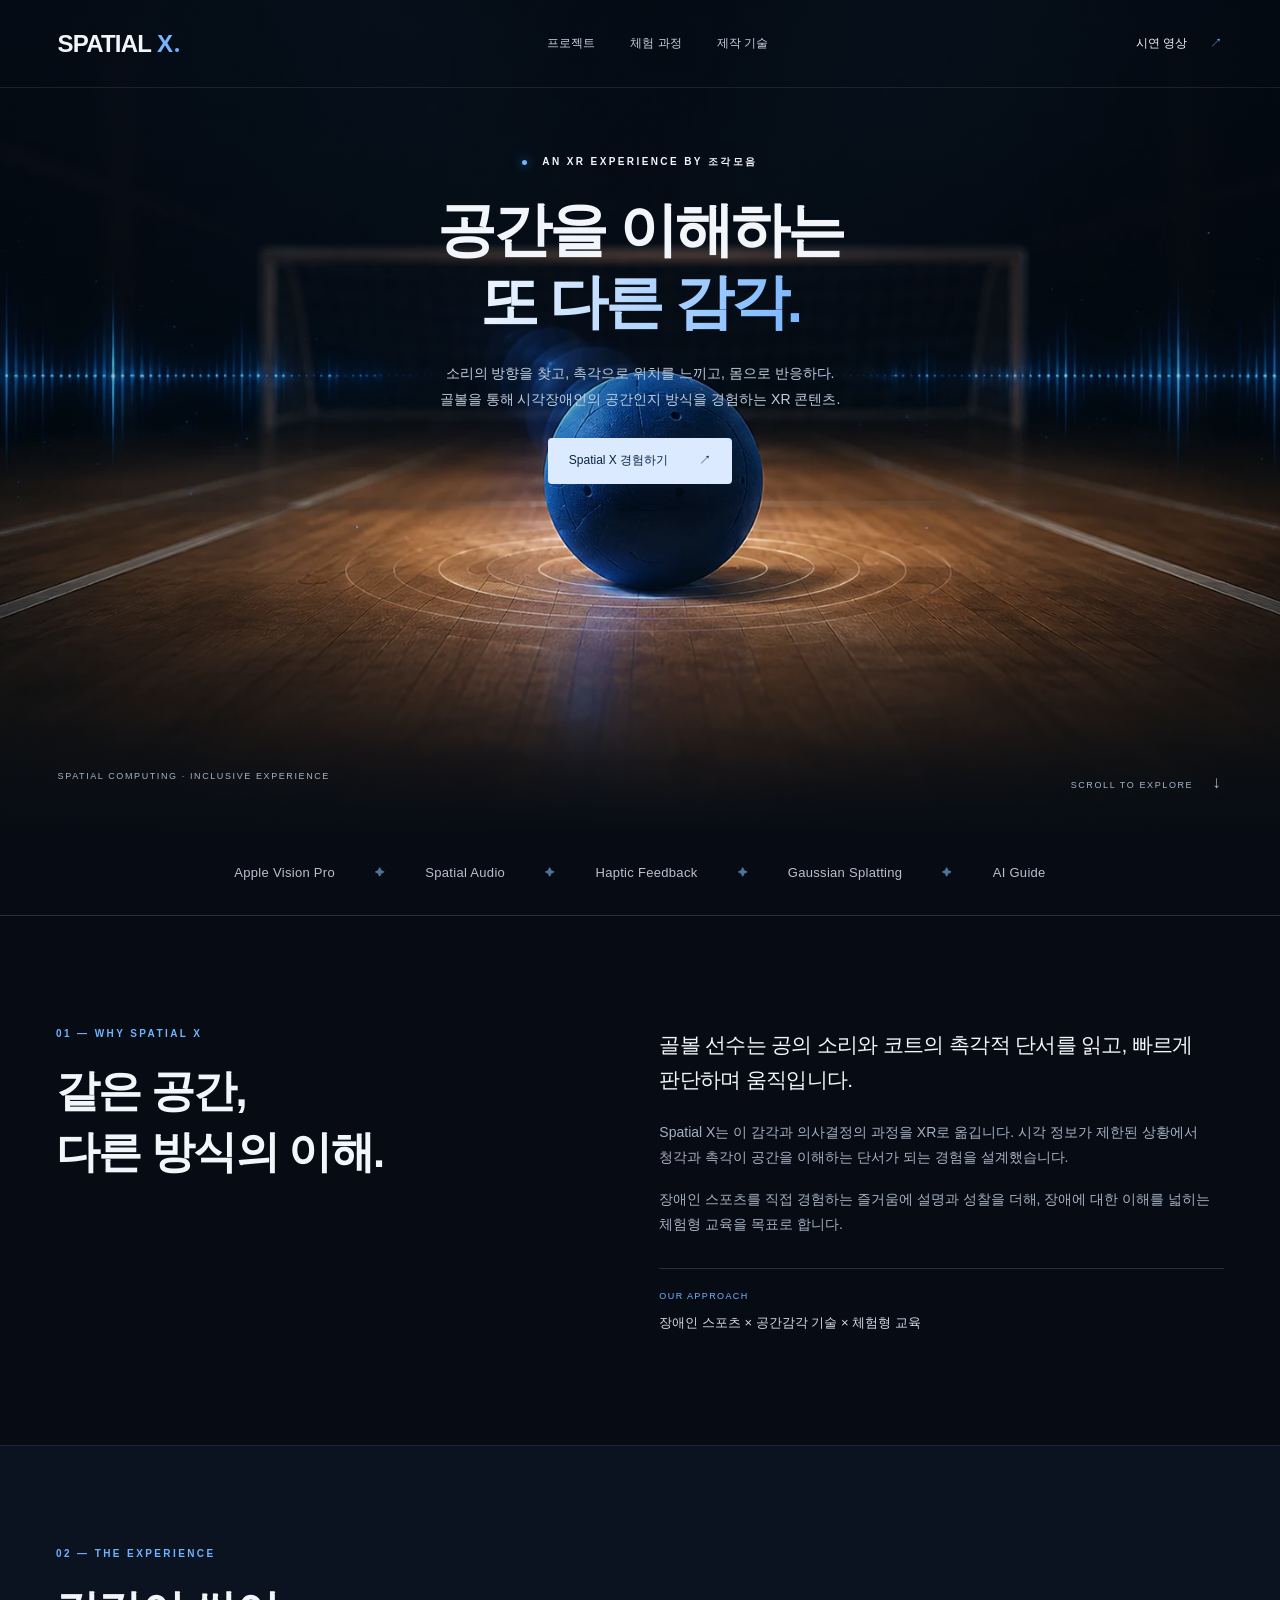
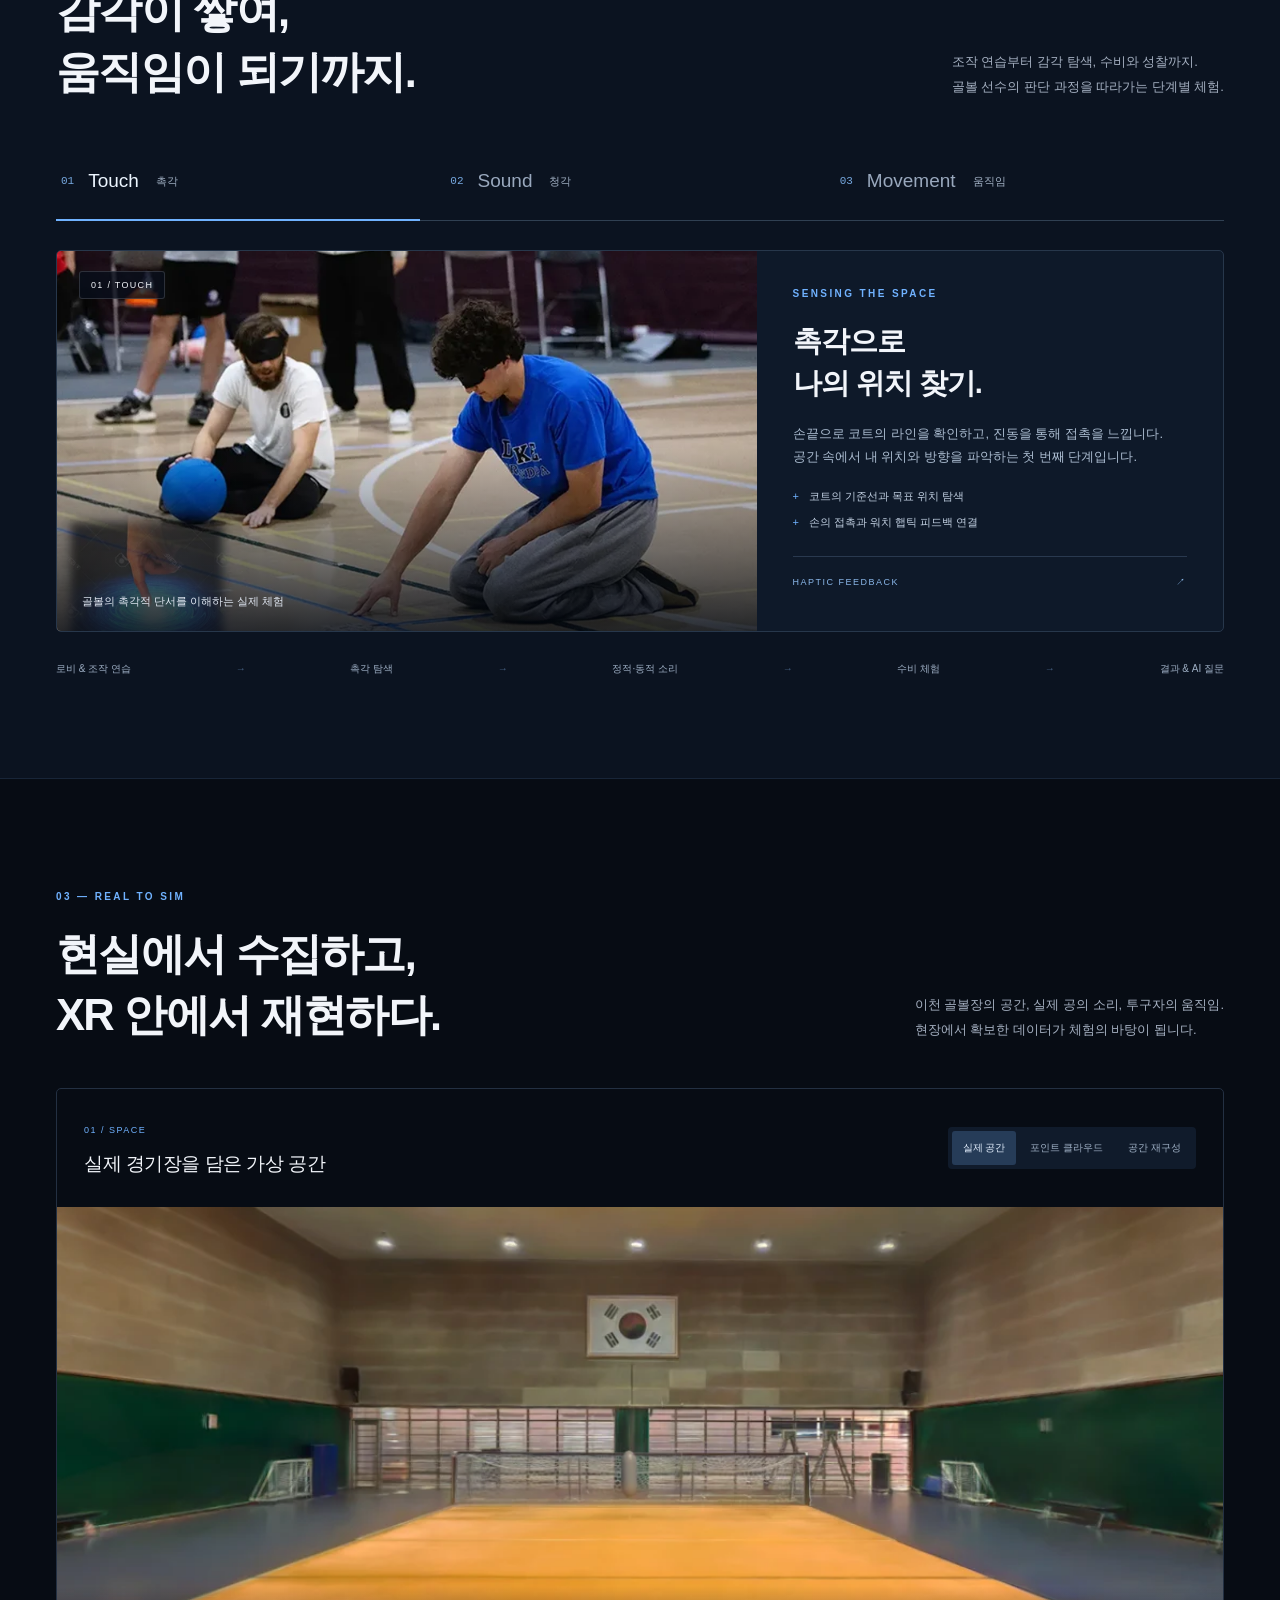
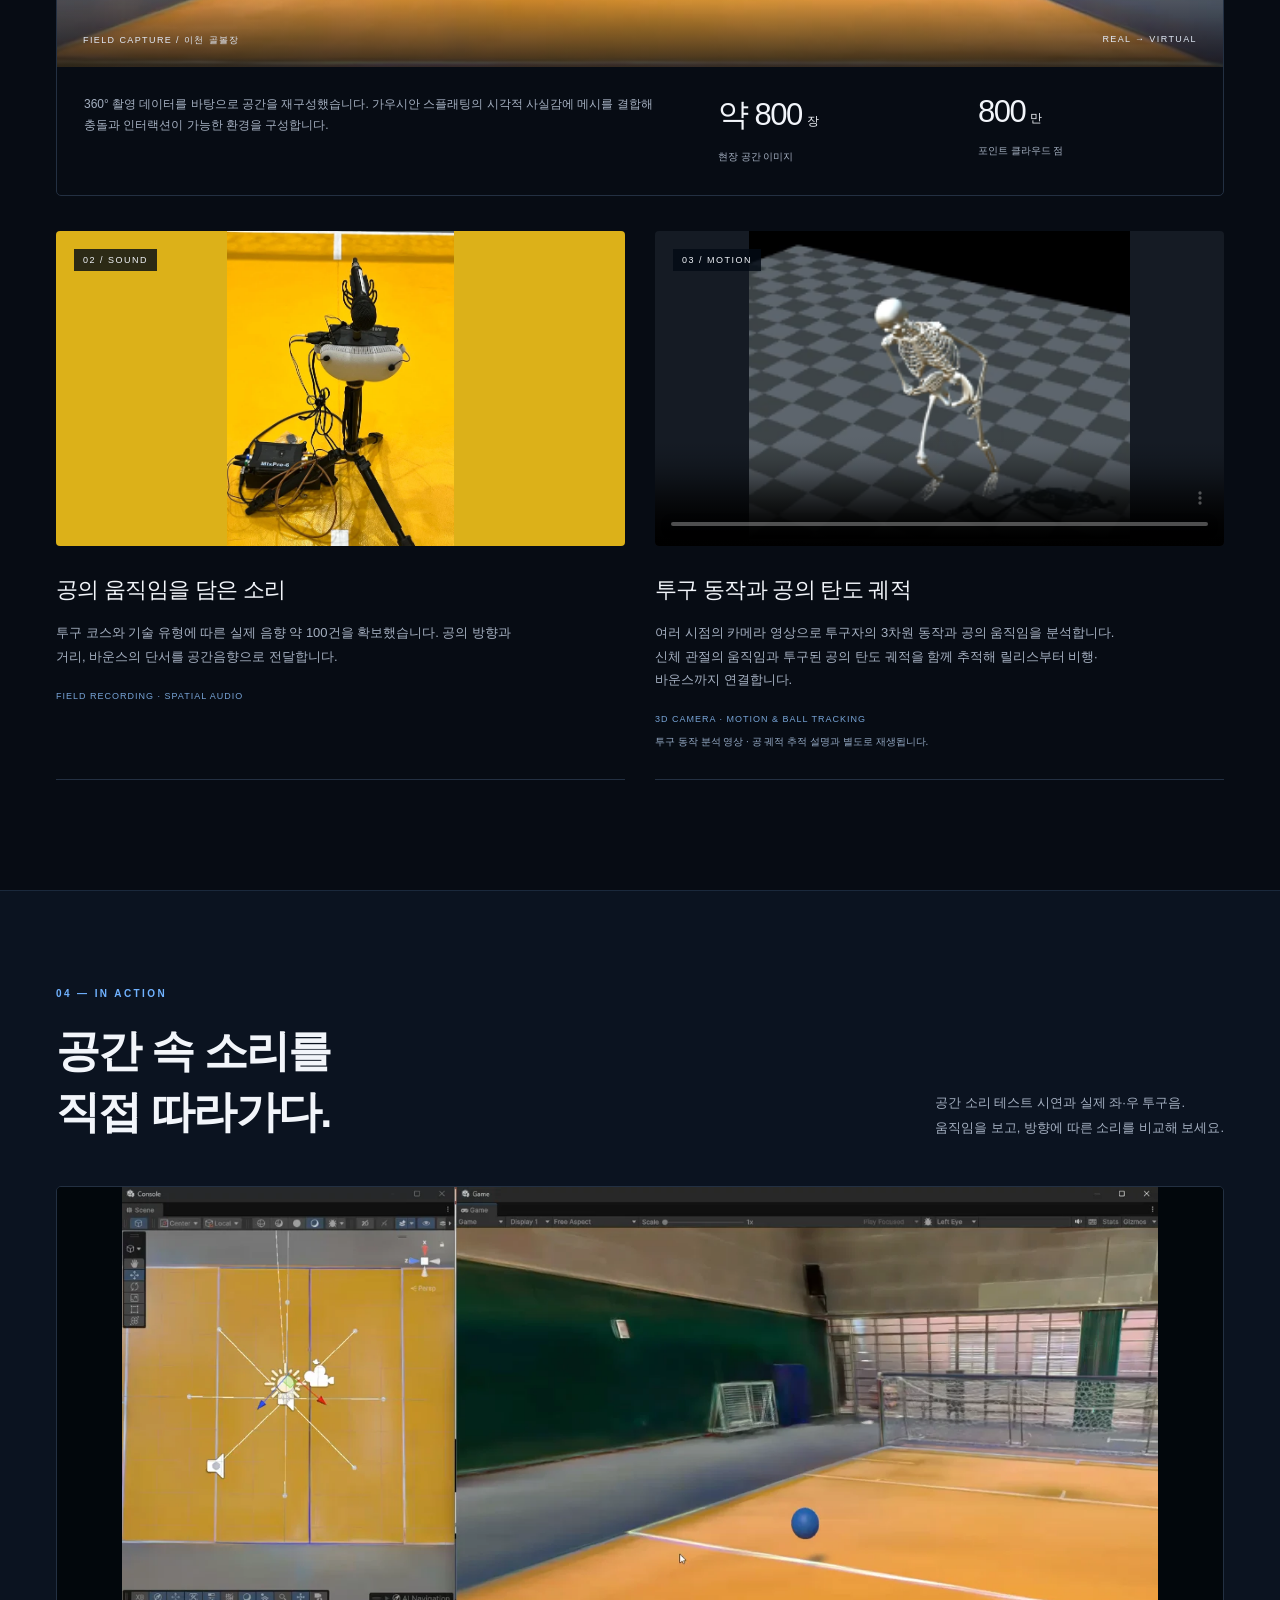
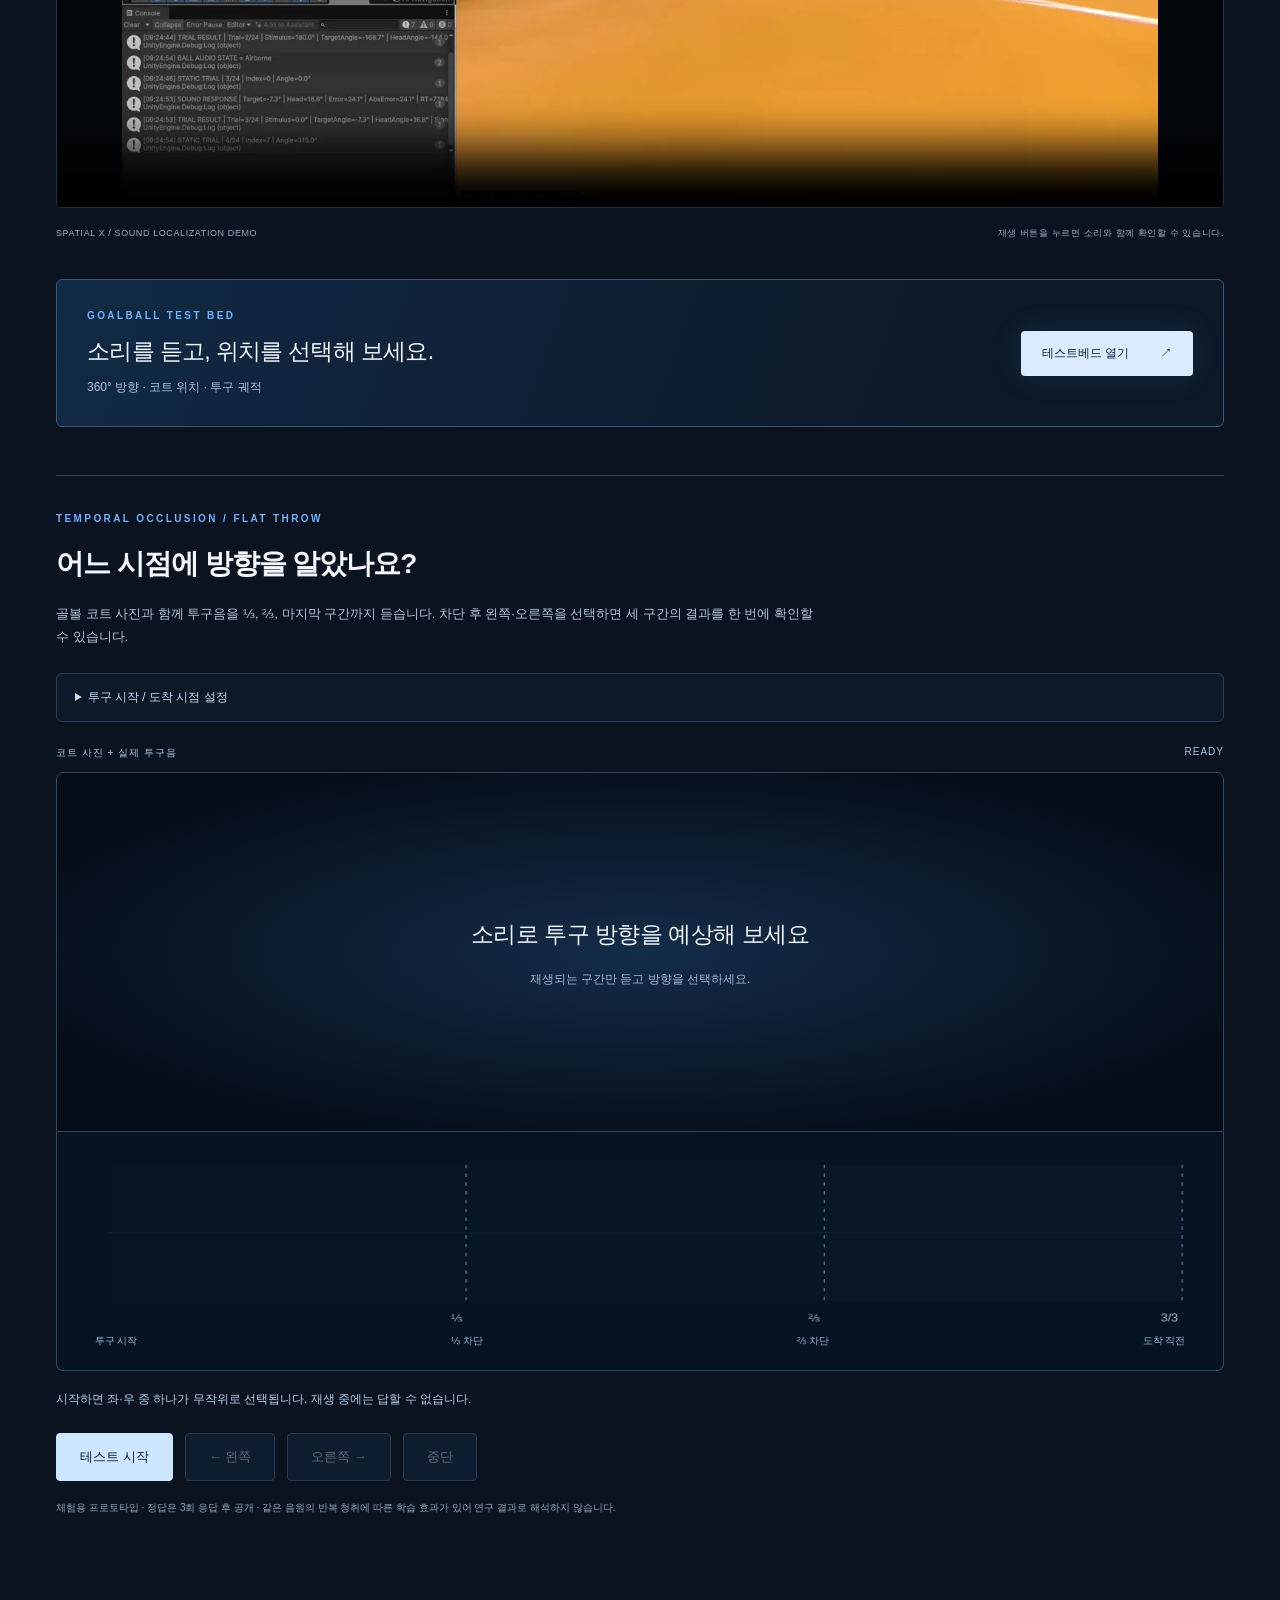
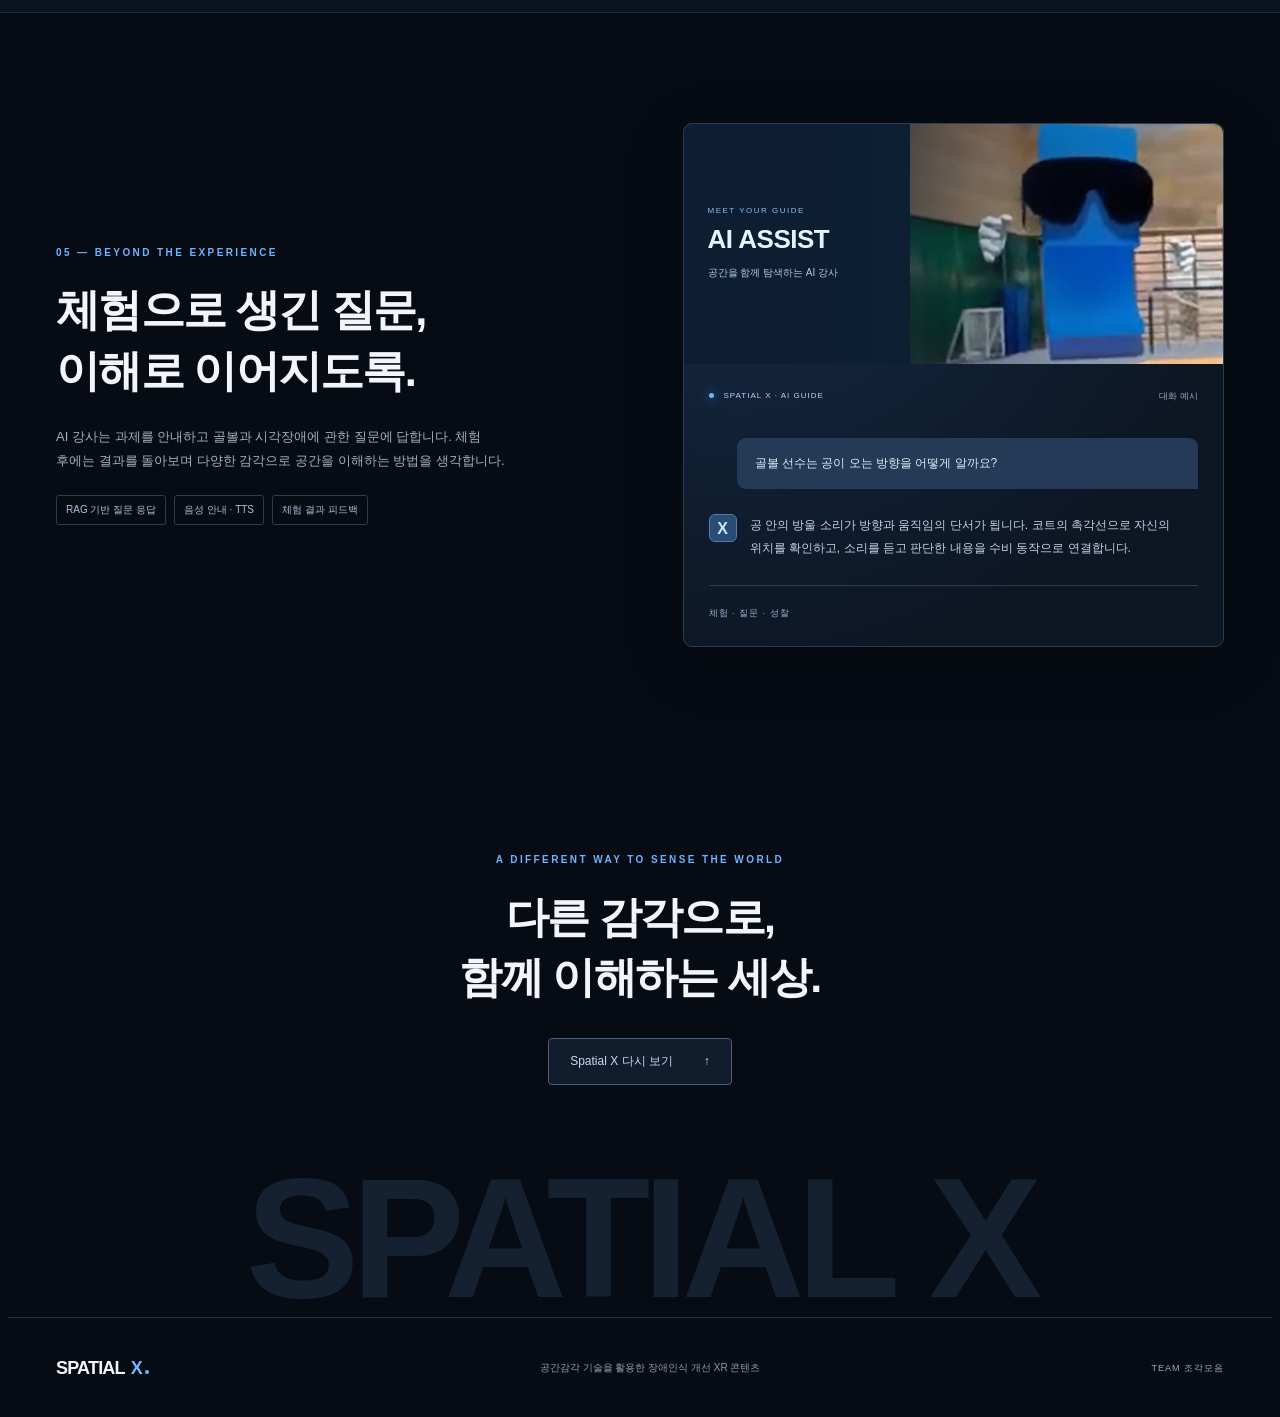
==== commit a7938873: "Publish Goalball testbed under portfolio" ====
--- a/index.html
+++ b/index.html
@@ -26,7 +26,7 @@
 <div class="reconstruction"><div class="reconstruction-top"><div><span class="small-index">01 / SPACE</span><h3>실제 경기장을 담은 가상 공간</h3></div><div class="view-switch" role="group" aria-label="경기장 제작 과정"><button class="selected" data-view="court" aria-pressed="true">실제 공간</button><button data-view="cloud" aria-pressed="false">포인트 클라우드</button><button data-view="hybrid" aria-pressed="false">공간 재구성</button></div></div><figure class="court-figure"><img id="court-image" src="assets/court.webp" alt="이천 골볼장의 코트와 골대" loading="lazy" width="1400" height="760"><figcaption><span id="court-caption">FIELD CAPTURE / 이천 골볼장</span><span>REAL → VIRTUAL</span></figcaption></figure><div class="reconstruction-bottom"><p>360° 촬영 데이터를 바탕으로 공간을 재구성했습니다. 가우시안 스플래팅의 시각적 사실감에 메시를 결합해 충돌과 인터랙션이 가능한 환경을 구성합니다.</p><div><strong>약 800<span>장</span></strong><small>현장 공간 이미지</small></div><div><strong>800<span>만</span></strong><small>포인트 클라우드 점</small></div></div></div>
 <div class="field-grid"><article class="field-card"><div class="field-image"><img src="assets/audio.webp" alt="골볼 코트에 설치한 공간음향 측정 장비" loading="lazy" width="700" height="800"><span>02 / SOUND</span></div><div class="field-copy"><h3>공의 움직임을 담은 소리</h3><p>투구 코스와 기술 유형에 따른 실제 음향 약 100건을 확보했습니다. 공의 방향과 거리, 바운스의 단서를 공간음향으로 전달합니다.</p><span class="micro">FIELD RECORDING · SPATIAL AUDIO</span></div></article><article class="field-card"><div class="field-image"><video id="throw-motion" class="motion-video" controls muted loop playsinline preload="metadata" poster="assets/motion-pose.png" aria-label="투구 동작을 분석한 모션캡처 애니메이션"><source src="assets/throw-motion.mp4" type="video/mp4"><a href="assets/throw-motion.mp4">투구 모션 영상 열기</a></video><span>03 / MOTION</span></div><div class="field-copy"><h3>투구 동작과 공의 탄도 궤적</h3><p>여러 시점의 카메라 영상으로 투구자의 3차원 동작과 공의 움직임을 분석합니다. 신체 관절의 움직임과 투구된 공의 탄도 궤적을 함께 추적해 릴리스부터 비행·바운스까지 연결합니다.</p><span class="micro">3D CAMERA · MOTION & BALL TRACKING</span><p class="motion-note">투구 동작 분석 영상 · 공 궤적 추적 설명과 별도로 재생됩니다.</p></div></article></div>
 </section>
-<section class="film-section" id="film"><div class="container"><div class="section-heading"><div><p class="overline blue">04 — IN ACTION</p><h2>공간 속 소리를<br>직접 따라가다.</h2></div><p>공간 소리 테스트 시연과 실제 좌·우 투구음.<br>움직임을 보고, 방향에 따른 소리를 비교해 보세요.</p></div><div class="video-wrap"><video controls playsinline preload="none" poster="assets/sound.webp" aria-label="Spatial X 공간 소리 테스트 시연 영상"><source src="assets/sound-demo.mp4" type="video/mp4">브라우저에서 영상을 재생할 수 없습니다. <a href="assets/sound-demo.mp4">시연 영상 열기</a></video></div><p class="video-caption"><span>SPATIAL X / SOUND LOCALIZATION DEMO</span><span>재생 버튼을 누르면 소리와 함께 확인할 수 있습니다.</span></p><div class="occlusion-test" id="occlusion-test"><p class="overline blue">TEMPORAL OCCLUSION / FLAT THROW</p><h3>어느 시점에 방향을 알았나요?</h3><p class="test-intro">골볼 코트 사진과 함께 투구음을 ⅓, ⅔, 마지막 구간까지 듣습니다. 차단 후 왼쪽·오른쪽을 선택하면 세 구간의 결과를 한 번에 확인할 수 있습니다.</p>
+<section class="film-section" id="film"><div class="container"><div class="section-heading"><div><p class="overline blue">04 — IN ACTION</p><h2>공간 속 소리를<br>직접 따라가다.</h2></div><p>공간 소리 테스트 시연과 실제 좌·우 투구음.<br>움직임을 보고, 방향에 따른 소리를 비교해 보세요.</p></div><div class="video-wrap"><video controls playsinline preload="none" poster="assets/sound.webp" aria-label="Spatial X 공간 소리 테스트 시연 영상"><source src="assets/sound-demo.mp4" type="video/mp4">브라우저에서 영상을 재생할 수 없습니다. <a href="assets/sound-demo.mp4">시연 영상 열기</a></video></div><p class="video-caption"><span>SPATIAL X / SOUND LOCALIZATION DEMO</span><span>재생 버튼을 누르면 소리와 함께 확인할 수 있습니다.</span></p><div class="testbed-entry"><div><p class="overline blue">GOALBALL TEST BED</p><h3>소리를 듣고, 위치를 선택해 보세요.</h3><p>360° 방향 · 코트 위치 · 투구 궤적</p></div><a class="button primary" href="testbed/">테스트베드 열기 <span>↗</span></a></div><div class="occlusion-test" id="occlusion-test"><p class="overline blue">TEMPORAL OCCLUSION / FLAT THROW</p><h3>어느 시점에 방향을 알았나요?</h3><p class="test-intro">골볼 코트 사진과 함께 투구음을 ⅓, ⅔, 마지막 구간까지 듣습니다. 차단 후 왼쪽·오른쪽을 선택하면 세 구간의 결과를 한 번에 확인할 수 있습니다.</p>
 <details class="trial-setup"><summary>투구 시작 / 도착 시점 설정</summary><p>기본 구간은 왼쪽 1.6–2.6초, 오른쪽 1.2–2.2초입니다. 각 구간을 ⅓, ⅔, 전체 길이로 나누어 재생합니다. 변경한 설정은 새로고침하면 기본값으로 돌아갑니다.</p><div class="trial-source-grid"><fieldset><legend>왼쪽 투구</legend><label>음원 투구 시작 (초)<input id="start-left" type="number" min="0" step="0.001" value="1.6"></label><label>음원 도착 직전 (초)<input id="end-left" type="number" min="0" step="0.001" value="2.6"></label></fieldset><fieldset><legend>오른쪽 투구</legend><label>음원 투구 시작 (초)<input id="start-right" type="number" min="0" step="0.001" value="1.2"></label><label>음원 도착 직전 (초)<input id="end-right" type="number" min="0" step="0.001" value="2.2"></label></fieldset></div><p>충돌음을 제외한 도착 직전까지 설정하면 충돌 소리가 정답 단서가 되는 것을 줄일 수 있습니다.</p></details>
 <div class="trial-top"><span id="trial-mode">코트 사진 + 실제 투구음</span><span id="trial-stage">READY</span></div><div class="trial-screen"><img src="assets/court.webp" alt="투구 소리를 듣는 동안 표시되는 골볼 코트 사진" width="1400" height="760"><span class="trial-photo-label">GOALBALL COURT · 체험 배경 사진</span><div id="trial-mask" class="trial-mask"><strong id="trial-mask-title">소리로 투구 방향을 예상해 보세요</strong><span id="trial-mask-note">재생되는 구간만 듣고 방향을 선택하세요.</span></div></div>
 <div class="trial-wave-wrap"><canvas id="trial-wave" width="1100" height="210" role="img" aria-label="재생된 구간만 표시하는 음원 파형과 세 차단 시점"></canvas><div class="trial-wave-labels"><span>투구 시작</span><span>⅓ 차단</span><span>⅔ 차단</span><span>도착 직전</span></div></div>
--- a/styles.css
+++ b/styles.css
@@ -21,3 +21,5 @@
 .film-section .throw-audio{margin-top:45px;padding-top:30px;display:grid;grid-template-columns:1fr 1fr;gap:0 24px}.film-section .throw-audio h4{grid-column:1/-1;font-size:23px}.film-section .audio-explainer,.film-section .audio-footnote{grid-column:1/-1;font-size:12px;color:#a9bdd5}.film-section .audio-footnote{font-size:10px;margin-top:15px}.film-section .audio-sample{min-width:0}@media(max-width:650px){.film-section .throw-audio{grid-template-columns:1fr;gap:0;margin-top:30px}.film-section .throw-audio h4{font-size:20px}}
 /* Synchronized photo, waveform and temporal occlusion trial */
 .occlusion-test{margin-top:48px;border-top:1px solid #30435a;padding-top:35px}.occlusion-test h3{font-size:28px;letter-spacing:-1px;margin:12px 0}.test-intro{color:#b3c4d9;font-size:13px;max-width:760px}.trial-setup{border:1px solid #2a3c54;border-radius:6px;padding:13px 18px;margin:24px 0;background:#0d1929;font-size:12px}.trial-setup summary{cursor:pointer;color:#c6dbf3}.trial-setup p{color:#96abc5;font-size:11px;margin-top:15px}.trial-source-grid{display:grid;grid-template-columns:1fr 1fr;gap:20px;margin-top:17px}.trial-source-grid fieldset{border:1px solid #34506c;border-radius:5px;padding:14px}.trial-source-grid legend{color:#b5d5f5;padding:0 6px}.trial-source-grid label{display:flex;align-items:center;justify-content:space-between;gap:12px;margin:9px 0;color:#a9bbd3;font-size:11px}.trial-source-grid input{width:120px;max-width:50%;background:#061120;color:#e1edfc;border:1px solid #45607e;padding:7px;border-radius:3px}.trial-top{display:flex;justify-content:space-between;font:10px Arial,'Malgun Gothic',sans-serif;letter-spacing:1px;color:#a8c4e3;margin:18px 0 12px}.trial-screen{position:relative;height:360px;background:#050d19;overflow:hidden;border:1px solid #30485f;border-radius:7px 7px 0 0}.trial-screen>img{object-fit:cover;object-position:center 56%}.trial-photo-label{position:absolute;left:17px;bottom:15px;background:#071221c9;padding:5px 9px;color:#d0dfef;font-size:9px}.trial-mask{position:absolute;inset:0;z-index:2;background:radial-gradient(ellipse at center,#142c47,#050d19 80%);display:flex;flex-direction:column;justify-content:center;align-items:center;gap:13px;padding:25px;text-align:center}.trial-mask[hidden]{display:none}.trial-mask strong{font-size:23px;font-weight:500;letter-spacing:-.5px}.trial-mask span{font-size:12px;color:#9fb8d3}.trial-wave-wrap{border:1px solid #30485f;border-top:0;background:#071322;padding:15px 15px 20px;border-radius:0 0 7px 7px}.trial-wave-wrap canvas{display:block;width:100%;height:185px}.trial-wave-labels{display:flex;justify-content:space-between;font-size:10px;color:#99b8d8;padding:0 2%}.trial-controls{display:flex;flex-wrap:wrap;gap:12px;margin:18px 0}.trial-controls button{border:1px solid #537ca9;border-radius:4px;background:#17314d;padding:11px 23px;font-size:13px}.trial-controls button:first-child{background:#cee6ff;color:#0a2039;border-color:#cee6ff}.trial-controls button:disabled{opacity:.36;cursor:not-allowed}.trial-controls button:not(:disabled):hover{filter:brightness(1.15)}#trial-status{min-height:26px;margin-top:18px;font-size:12px;color:#b6cce5}.occlusion-test [hidden]{display:none!important}#trial-results{margin-top:28px;padding:22px;background:#101f31;border:1px solid #34516e;border-radius:6px}#trial-results h4{margin:0 0 15px;font-size:17px}#trial-results table{width:100%;border-collapse:collapse;font-size:12px;text-align:left}#trial-results th{font-weight:400;color:#8fadcc}#trial-results td,#trial-results th{padding:13px 12px;border-bottom:1px solid #2b4056;white-space:nowrap}.trial-table-wrap{overflow-x:auto}.result-correct{color:#97e5cd;font-weight:700}.result-wrong{color:#ffb297;font-weight:700}#trial-summary{font-size:13px;color:#d1e6fa;margin-top:19px}.trial-disclaimer{font-size:10px;color:#91a6be;margin-top:17px}@media(max-width:650px){.occlusion-test h3{font-size:24px}.trial-source-grid{grid-template-columns:1fr}.trial-screen{height:250px}.trial-mask strong{font-size:19px}.trial-mask span{font-size:11px}.trial-wave-wrap canvas{height:140px}.trial-wave-labels{font-size:8px}.trial-controls{gap:8px}.trial-controls button{padding:10px 13px;font-size:12px}.trial-top{font-size:8px;letter-spacing:.5px}#trial-results{padding:15px}.trial-wave-wrap{padding:10px 7px 15px}}
+
+.testbed-entry{display:flex;align-items:center;justify-content:space-between;gap:24px;margin-top:38px;padding:28px 30px;border:1px solid #38577a;border-radius:6px;background:linear-gradient(110deg,#112a45,#0d1929 75%)}.testbed-entry h3{font-size:23px;font-weight:500;letter-spacing:-.7px;margin:7px 0 4px}.testbed-entry p:last-child{font-size:12px;color:#adc2da}.testbed-entry .button{margin:0;white-space:nowrap}@media(max-width:650px){.testbed-entry{align-items:flex-start;flex-direction:column;padding:23px}.testbed-entry h3{font-size:20px}.testbed-entry .button{width:100%;justify-content:space-between}}
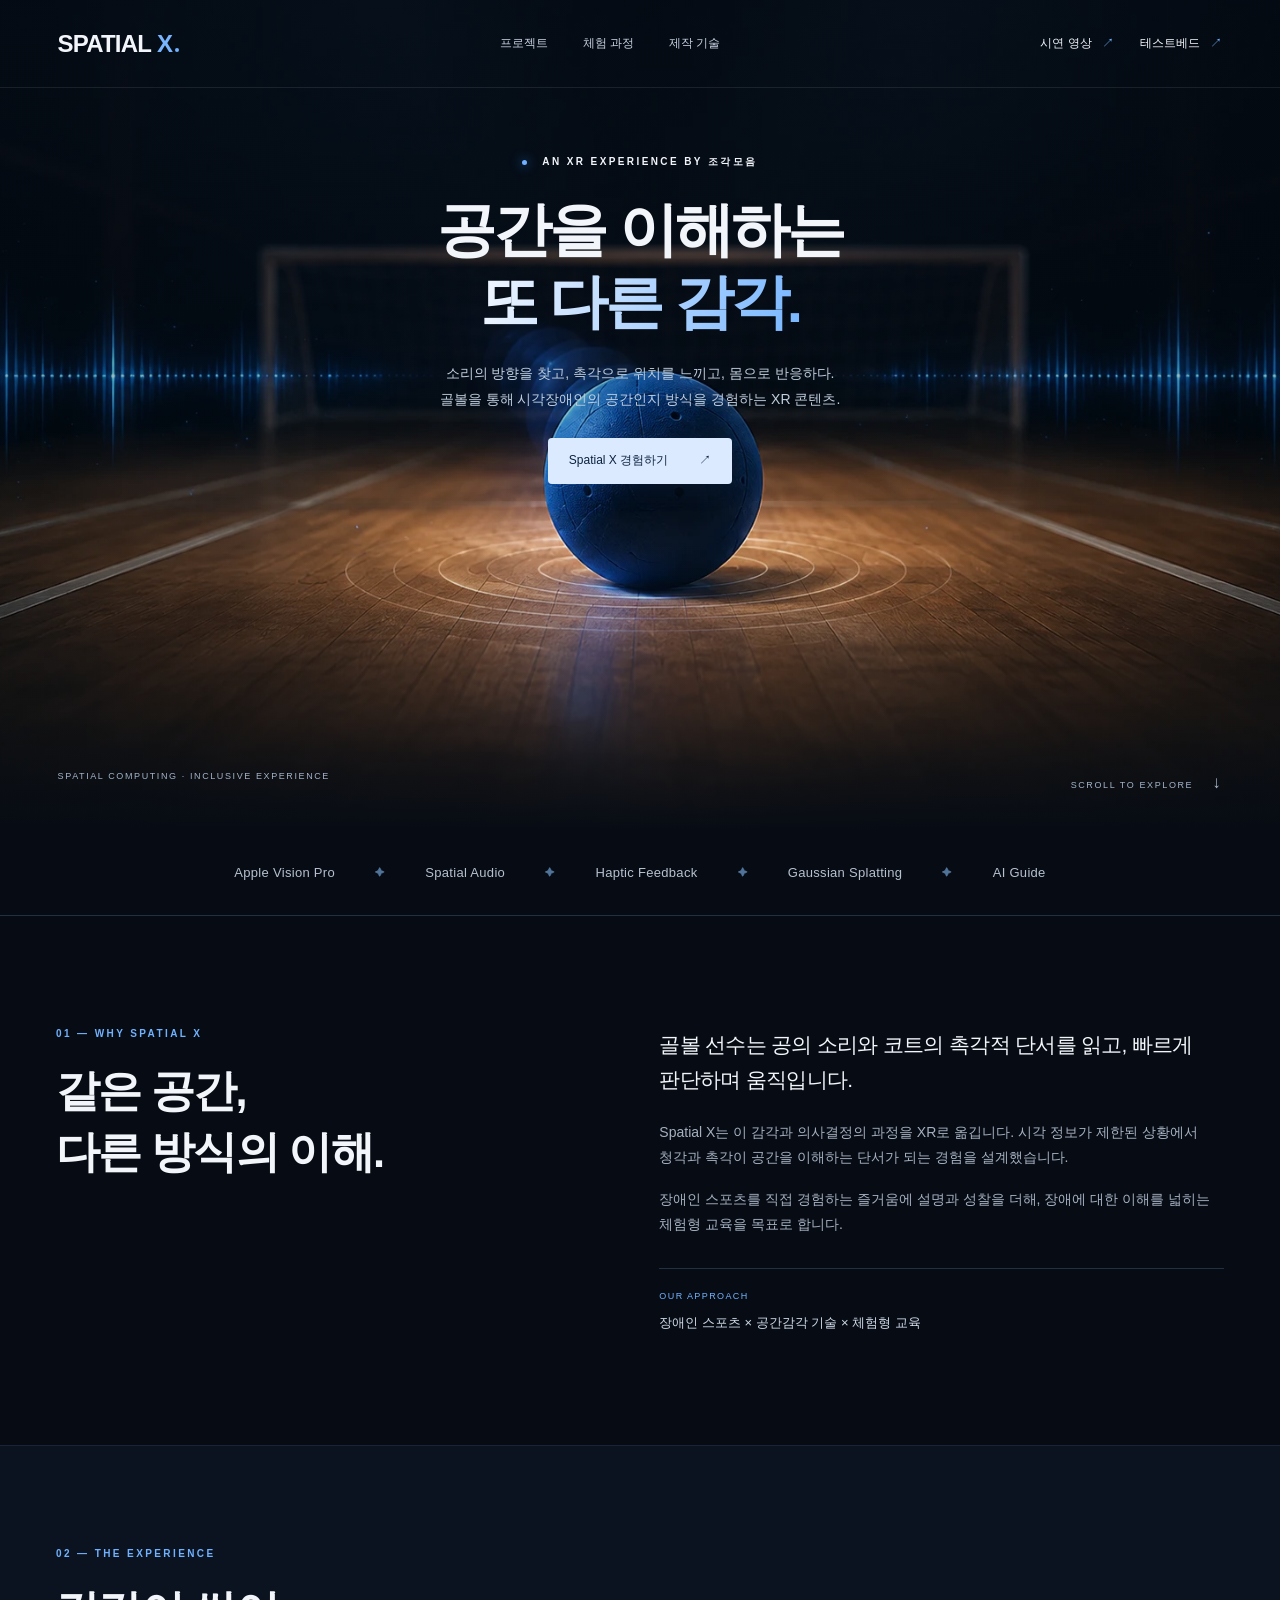
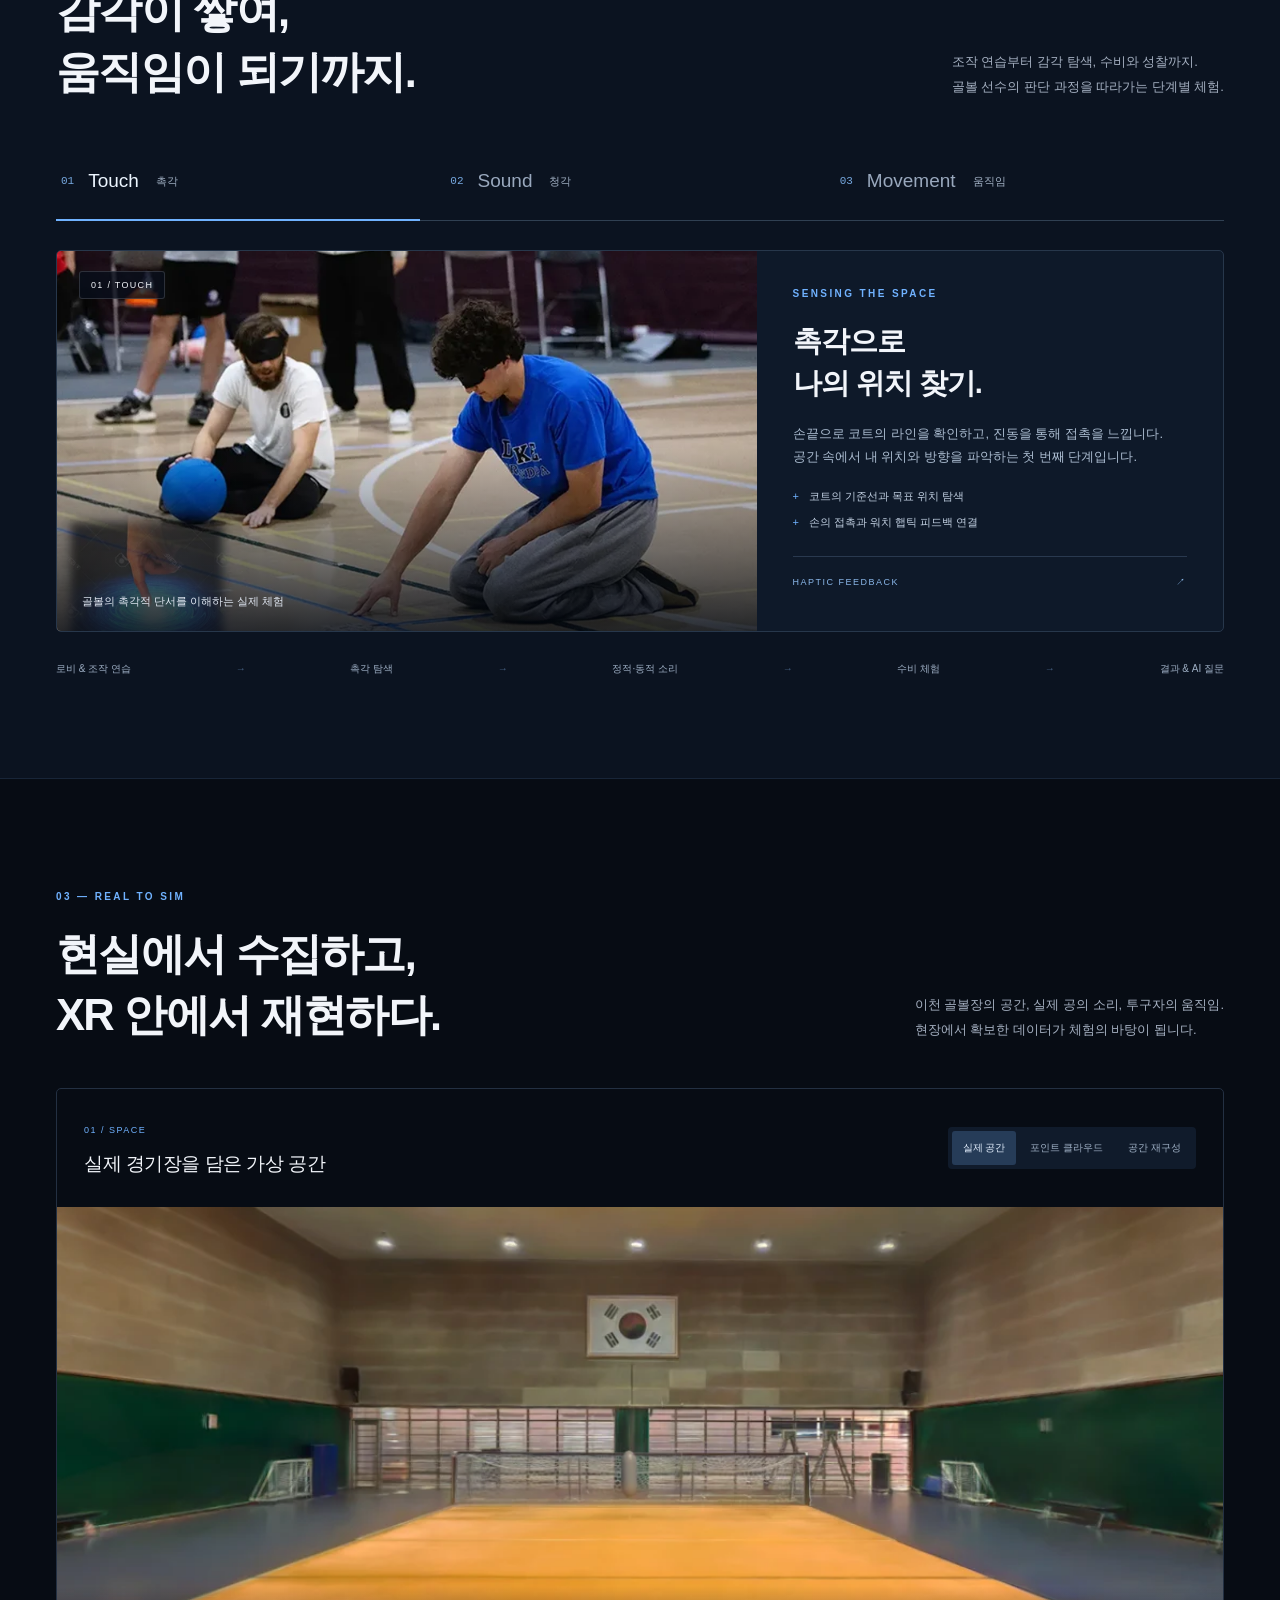
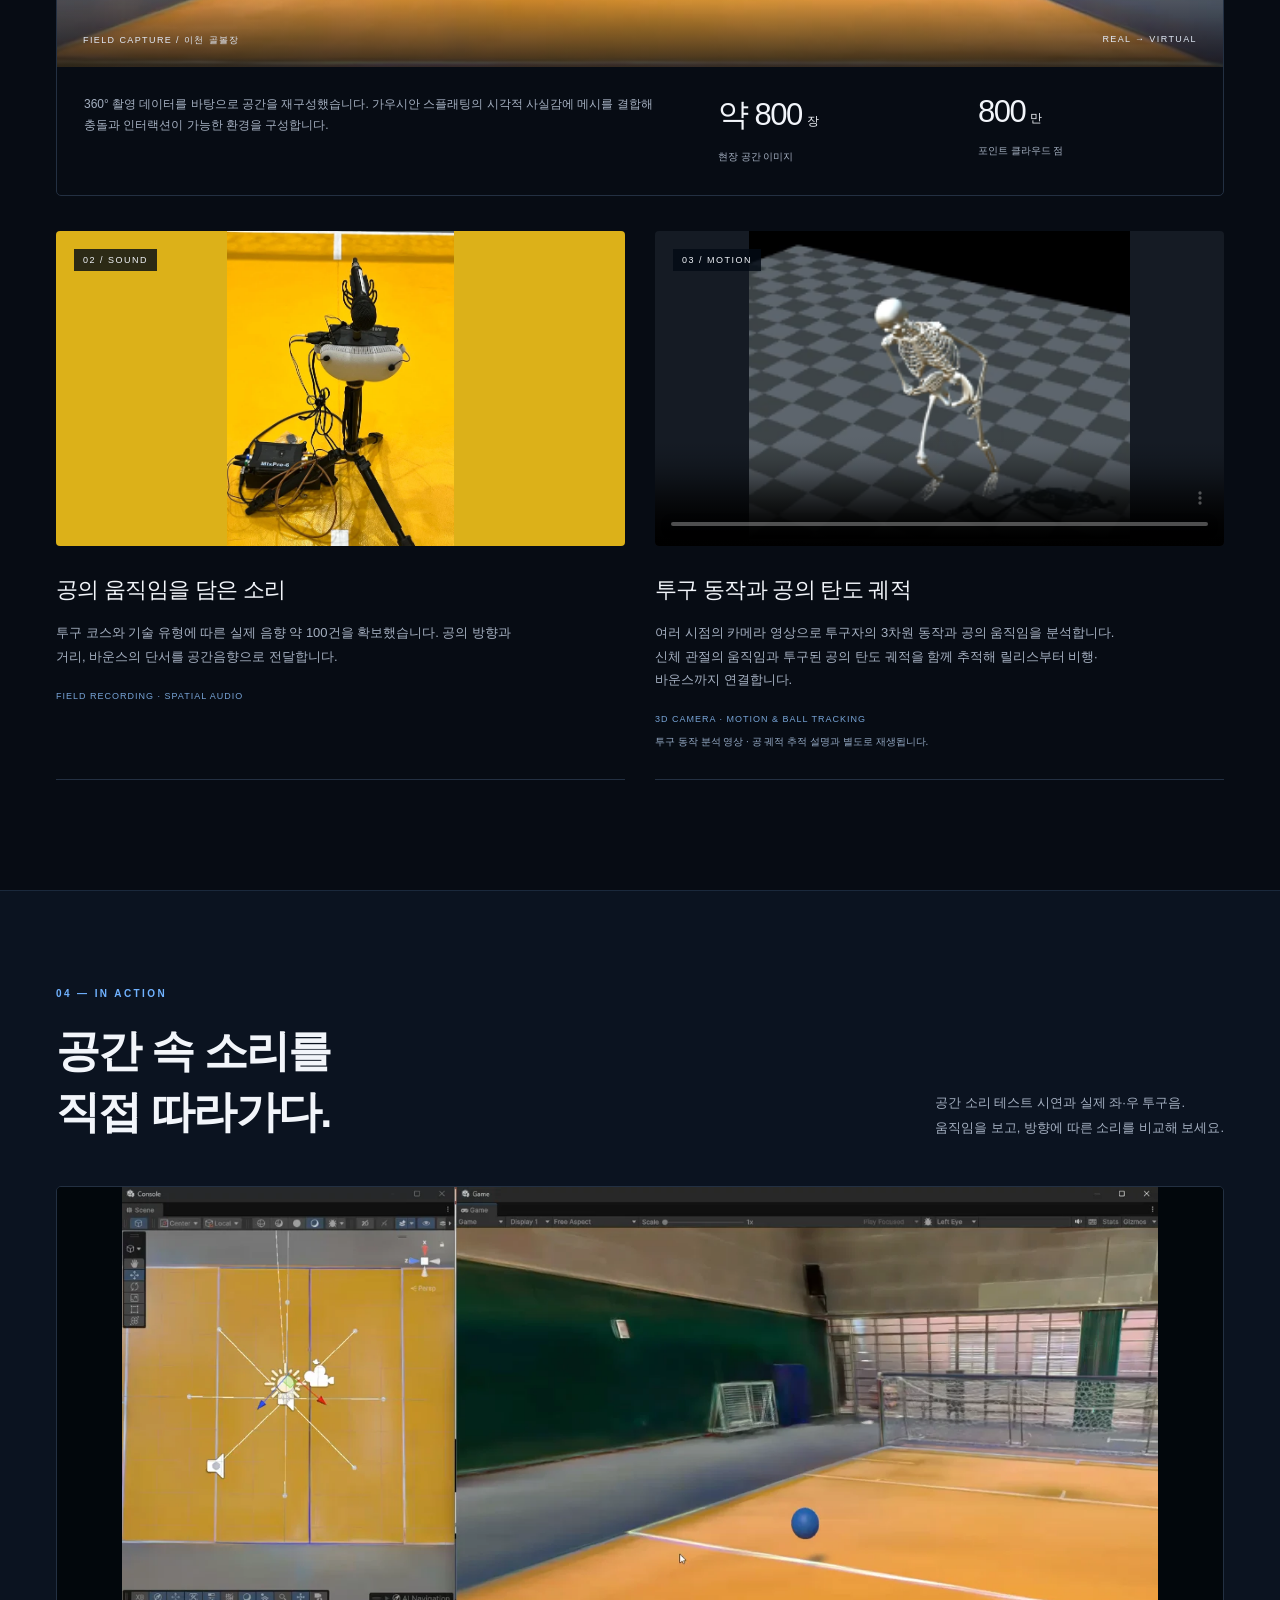
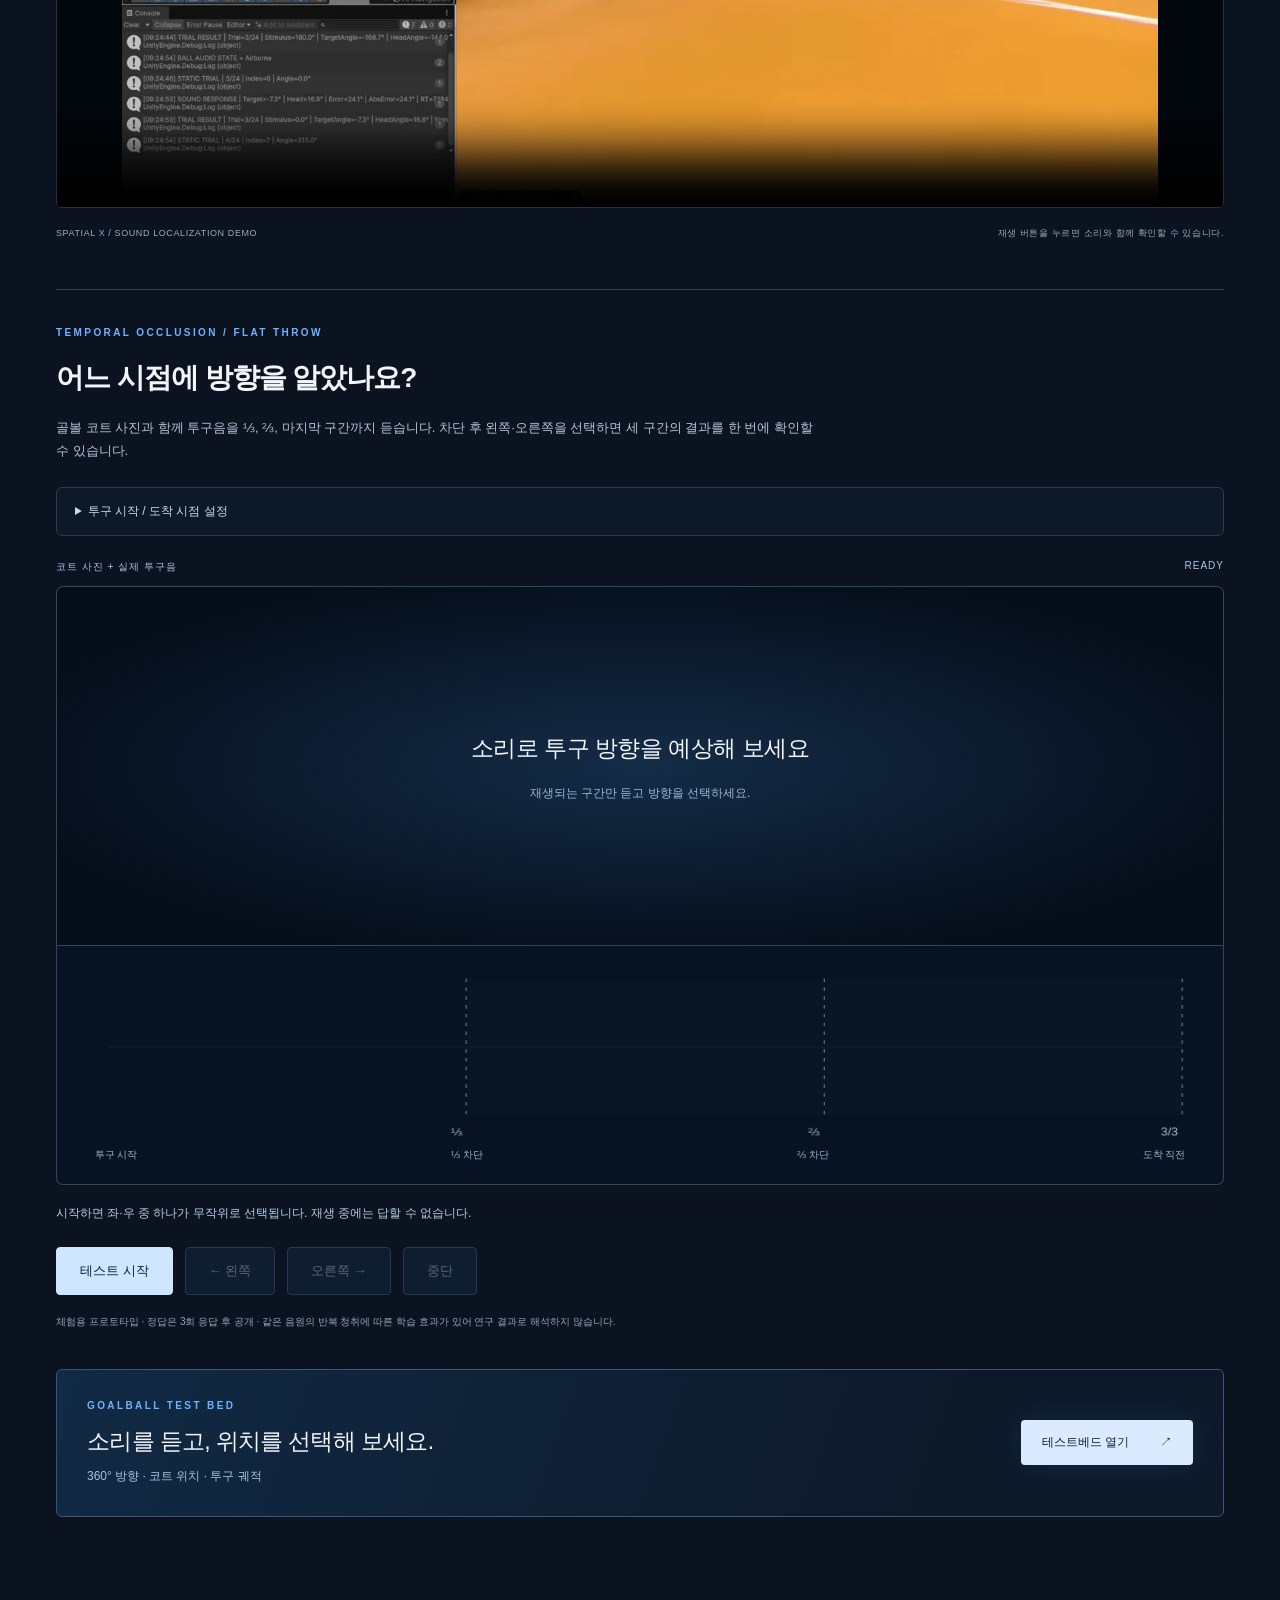
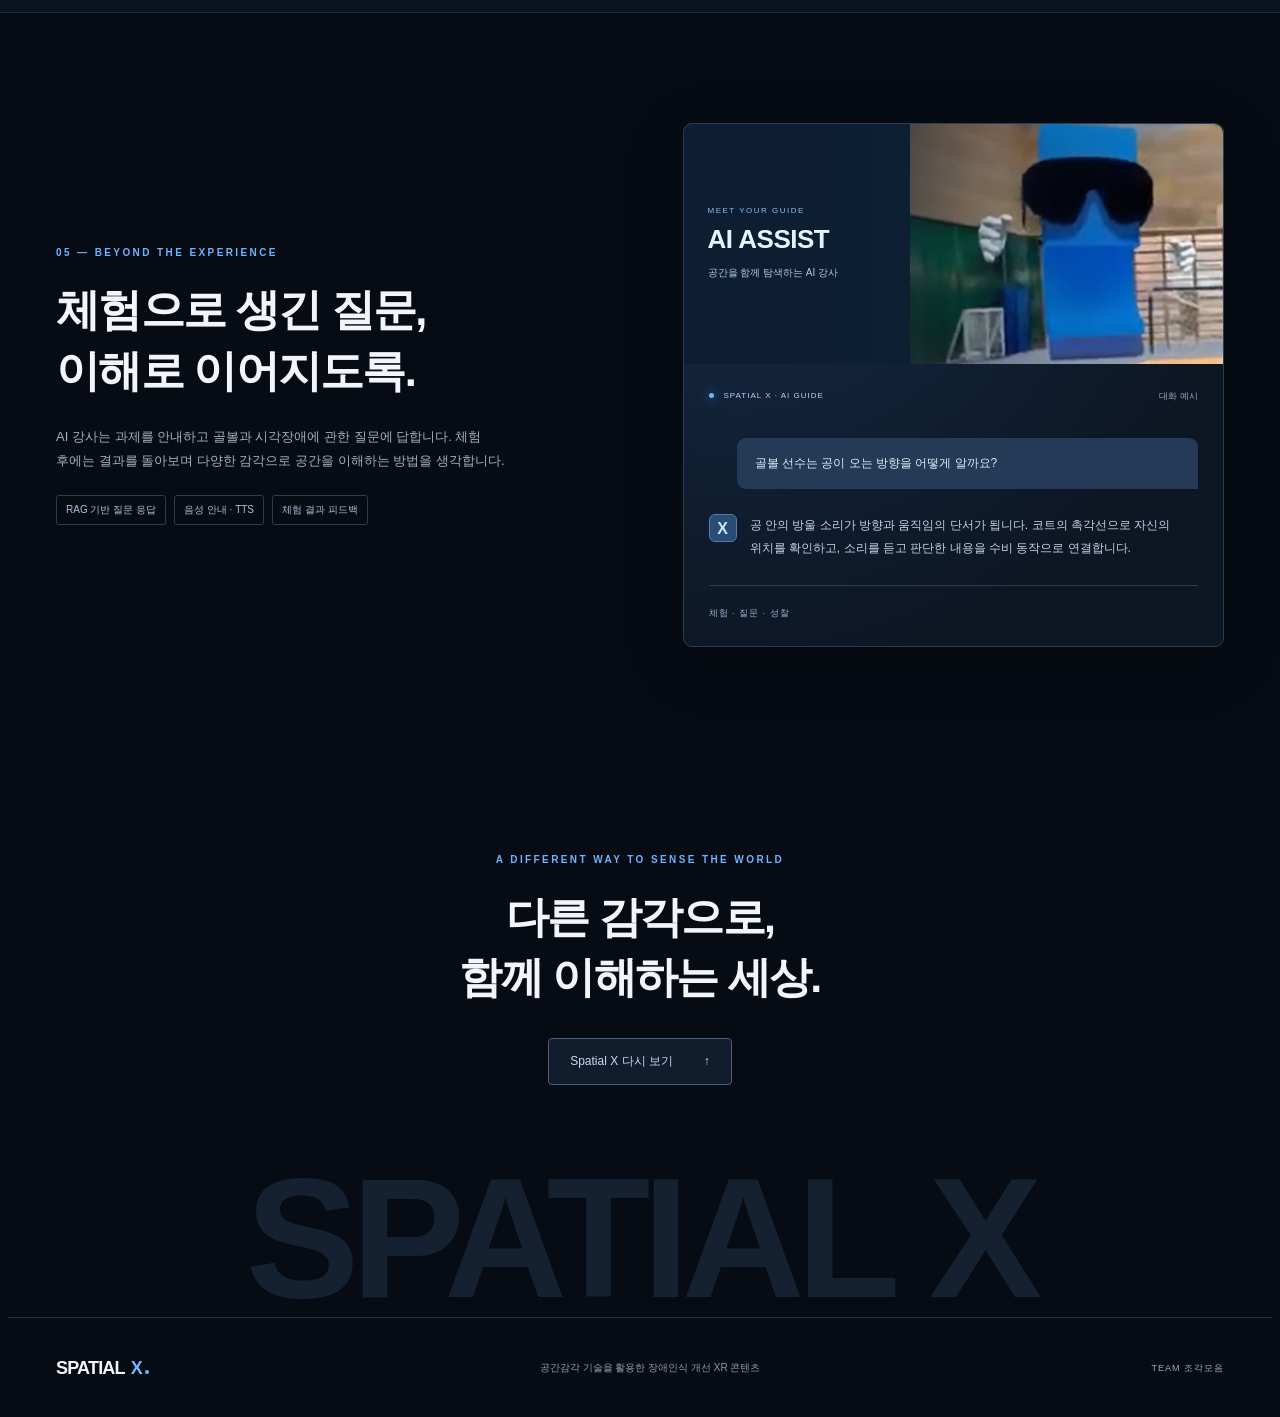
==== commit 8df6b40c: "Link testbed from portfolio and balance playback levels" ====
--- a/index.html
+++ b/index.html
@@ -8,7 +8,7 @@
 </head>
 <body>
 <a class="skip" href="#main">본문으로 바로가기</a>
-<header class="header"><a class="logo" href="#top" aria-label="Spatial X 처음으로">SPATIAL <span>X</span><i></i></a><nav aria-label="주요 메뉴"><a href="#about">프로젝트</a><a href="#experience">체험 과정</a><a href="#technology">제작 기술</a></nav><a class="header-link" href="#film">시연 영상 <span>↗</span></a></header>
+<header class="header"><a class="logo" href="#top" aria-label="Spatial X 처음으로">SPATIAL <span>X</span><i></i></a><nav aria-label="주요 메뉴"><a href="#about">프로젝트</a><a href="#experience">체험 과정</a><a href="#technology">제작 기술</a></nav><div class="header-actions"><a class="header-link" href="#film">시연 영상 <span>↗</span></a><a class="header-link" href="testbed/">테스트베드 <span>↗</span></a></div></header>
 <main id="main">
 <section class="hero" id="top" aria-labelledby="hero-title">
 <img class="hero-image" src="assets/hero.webp" alt="어두운 골볼 코트 위 파란 공과 공간을 가로지르는 푸른 음파를 표현한 콘셉트 이미지" fetchpriority="high" width="1536" height="1024">
@@ -26,12 +26,12 @@
 <div class="reconstruction"><div class="reconstruction-top"><div><span class="small-index">01 / SPACE</span><h3>실제 경기장을 담은 가상 공간</h3></div><div class="view-switch" role="group" aria-label="경기장 제작 과정"><button class="selected" data-view="court" aria-pressed="true">실제 공간</button><button data-view="cloud" aria-pressed="false">포인트 클라우드</button><button data-view="hybrid" aria-pressed="false">공간 재구성</button></div></div><figure class="court-figure"><img id="court-image" src="assets/court.webp" alt="이천 골볼장의 코트와 골대" loading="lazy" width="1400" height="760"><figcaption><span id="court-caption">FIELD CAPTURE / 이천 골볼장</span><span>REAL → VIRTUAL</span></figcaption></figure><div class="reconstruction-bottom"><p>360° 촬영 데이터를 바탕으로 공간을 재구성했습니다. 가우시안 스플래팅의 시각적 사실감에 메시를 결합해 충돌과 인터랙션이 가능한 환경을 구성합니다.</p><div><strong>약 800<span>장</span></strong><small>현장 공간 이미지</small></div><div><strong>800<span>만</span></strong><small>포인트 클라우드 점</small></div></div></div>
 <div class="field-grid"><article class="field-card"><div class="field-image"><img src="assets/audio.webp" alt="골볼 코트에 설치한 공간음향 측정 장비" loading="lazy" width="700" height="800"><span>02 / SOUND</span></div><div class="field-copy"><h3>공의 움직임을 담은 소리</h3><p>투구 코스와 기술 유형에 따른 실제 음향 약 100건을 확보했습니다. 공의 방향과 거리, 바운스의 단서를 공간음향으로 전달합니다.</p><span class="micro">FIELD RECORDING · SPATIAL AUDIO</span></div></article><article class="field-card"><div class="field-image"><video id="throw-motion" class="motion-video" controls muted loop playsinline preload="metadata" poster="assets/motion-pose.png" aria-label="투구 동작을 분석한 모션캡처 애니메이션"><source src="assets/throw-motion.mp4" type="video/mp4"><a href="assets/throw-motion.mp4">투구 모션 영상 열기</a></video><span>03 / MOTION</span></div><div class="field-copy"><h3>투구 동작과 공의 탄도 궤적</h3><p>여러 시점의 카메라 영상으로 투구자의 3차원 동작과 공의 움직임을 분석합니다. 신체 관절의 움직임과 투구된 공의 탄도 궤적을 함께 추적해 릴리스부터 비행·바운스까지 연결합니다.</p><span class="micro">3D CAMERA · MOTION & BALL TRACKING</span><p class="motion-note">투구 동작 분석 영상 · 공 궤적 추적 설명과 별도로 재생됩니다.</p></div></article></div>
 </section>
-<section class="film-section" id="film"><div class="container"><div class="section-heading"><div><p class="overline blue">04 — IN ACTION</p><h2>공간 속 소리를<br>직접 따라가다.</h2></div><p>공간 소리 테스트 시연과 실제 좌·우 투구음.<br>움직임을 보고, 방향에 따른 소리를 비교해 보세요.</p></div><div class="video-wrap"><video controls playsinline preload="none" poster="assets/sound.webp" aria-label="Spatial X 공간 소리 테스트 시연 영상"><source src="assets/sound-demo.mp4" type="video/mp4">브라우저에서 영상을 재생할 수 없습니다. <a href="assets/sound-demo.mp4">시연 영상 열기</a></video></div><p class="video-caption"><span>SPATIAL X / SOUND LOCALIZATION DEMO</span><span>재생 버튼을 누르면 소리와 함께 확인할 수 있습니다.</span></p><div class="testbed-entry"><div><p class="overline blue">GOALBALL TEST BED</p><h3>소리를 듣고, 위치를 선택해 보세요.</h3><p>360° 방향 · 코트 위치 · 투구 궤적</p></div><a class="button primary" href="testbed/">테스트베드 열기 <span>↗</span></a></div><div class="occlusion-test" id="occlusion-test"><p class="overline blue">TEMPORAL OCCLUSION / FLAT THROW</p><h3>어느 시점에 방향을 알았나요?</h3><p class="test-intro">골볼 코트 사진과 함께 투구음을 ⅓, ⅔, 마지막 구간까지 듣습니다. 차단 후 왼쪽·오른쪽을 선택하면 세 구간의 결과를 한 번에 확인할 수 있습니다.</p>
+<section class="film-section" id="film"><div class="container"><div class="section-heading"><div><p class="overline blue">04 — IN ACTION</p><h2>공간 속 소리를<br>직접 따라가다.</h2></div><p>공간 소리 테스트 시연과 실제 좌·우 투구음.<br>움직임을 보고, 방향에 따른 소리를 비교해 보세요.</p></div><div class="video-wrap"><video controls playsinline preload="none" poster="assets/sound.webp" aria-label="Spatial X 공간 소리 테스트 시연 영상"><source src="assets/sound-demo.mp4" type="video/mp4">브라우저에서 영상을 재생할 수 없습니다. <a href="assets/sound-demo.mp4">시연 영상 열기</a></video></div><p class="video-caption"><span>SPATIAL X / SOUND LOCALIZATION DEMO</span><span>재생 버튼을 누르면 소리와 함께 확인할 수 있습니다.</span></p><div class="occlusion-test" id="occlusion-test"><p class="overline blue">TEMPORAL OCCLUSION / FLAT THROW</p><h3>어느 시점에 방향을 알았나요?</h3><p class="test-intro">골볼 코트 사진과 함께 투구음을 ⅓, ⅔, 마지막 구간까지 듣습니다. 차단 후 왼쪽·오른쪽을 선택하면 세 구간의 결과를 한 번에 확인할 수 있습니다.</p>
 <details class="trial-setup"><summary>투구 시작 / 도착 시점 설정</summary><p>기본 구간은 왼쪽 1.6–2.6초, 오른쪽 1.2–2.2초입니다. 각 구간을 ⅓, ⅔, 전체 길이로 나누어 재생합니다. 변경한 설정은 새로고침하면 기본값으로 돌아갑니다.</p><div class="trial-source-grid"><fieldset><legend>왼쪽 투구</legend><label>음원 투구 시작 (초)<input id="start-left" type="number" min="0" step="0.001" value="1.6"></label><label>음원 도착 직전 (초)<input id="end-left" type="number" min="0" step="0.001" value="2.6"></label></fieldset><fieldset><legend>오른쪽 투구</legend><label>음원 투구 시작 (초)<input id="start-right" type="number" min="0" step="0.001" value="1.2"></label><label>음원 도착 직전 (초)<input id="end-right" type="number" min="0" step="0.001" value="2.2"></label></fieldset></div><p>충돌음을 제외한 도착 직전까지 설정하면 충돌 소리가 정답 단서가 되는 것을 줄일 수 있습니다.</p></details>
 <div class="trial-top"><span id="trial-mode">코트 사진 + 실제 투구음</span><span id="trial-stage">READY</span></div><div class="trial-screen"><img src="assets/court.webp" alt="투구 소리를 듣는 동안 표시되는 골볼 코트 사진" width="1400" height="760"><span class="trial-photo-label">GOALBALL COURT · 체험 배경 사진</span><div id="trial-mask" class="trial-mask"><strong id="trial-mask-title">소리로 투구 방향을 예상해 보세요</strong><span id="trial-mask-note">재생되는 구간만 듣고 방향을 선택하세요.</span></div></div>
 <div class="trial-wave-wrap"><canvas id="trial-wave" width="1100" height="210" role="img" aria-label="재생된 구간만 표시하는 음원 파형과 세 차단 시점"></canvas><div class="trial-wave-labels"><span>투구 시작</span><span>⅓ 차단</span><span>⅔ 차단</span><span>도착 직전</span></div></div>
 <p id="trial-status" role="status" aria-live="polite">시작하면 좌·우 중 하나가 무작위로 선택됩니다. 재생 중에는 답할 수 없습니다.</p><div class="trial-controls"><button id="trial-start" type="button">테스트 시작</button><button id="trial-left" type="button" disabled>← 왼쪽</button><button id="trial-right" type="button" disabled>오른쪽 →</button><button id="trial-stop" type="button" disabled>중단</button></div>
-<div id="trial-results" hidden><h4>구간별 판단 결과</h4><div class="trial-table-wrap"><table><thead><tr><th>차단 시점</th><th>선택</th><th>O / X</th><th>응답시간</th></tr></thead><tbody id="trial-rows"></tbody></table></div><p id="trial-summary"></p></div><p class="trial-disclaimer">체험용 프로토타입 · 정답은 3회 응답 후 공개 · 같은 음원의 반복 청취에 따른 학습 효과가 있어 연구 결과로 해석하지 않습니다.</p></div></div></section>
+<div id="trial-results" hidden><h4>구간별 판단 결과</h4><div class="trial-table-wrap"><table><thead><tr><th>차단 시점</th><th>선택</th><th>O / X</th><th>응답시간</th></tr></thead><tbody id="trial-rows"></tbody></table></div><p id="trial-summary"></p></div><p class="trial-disclaimer">체험용 프로토타입 · 정답은 3회 응답 후 공개 · 같은 음원의 반복 청취에 따른 학습 효과가 있어 연구 결과로 해석하지 않습니다.</p></div><div class="testbed-entry"><div><p class="overline blue">GOALBALL TEST BED</p><h3>소리를 듣고, 위치를 선택해 보세요.</h3><p>360° 방향 · 코트 위치 · 투구 궤적</p></div><a class="button primary" href="testbed/">테스트베드 열기 <span>↗</span></a></div></div></section>
 <section class="section container reflection"><div><p class="overline blue">05 — BEYOND THE EXPERIENCE</p><h2>체험으로 생긴 질문,<br>이해로 이어지도록.</h2><p>AI 강사는 과제를 안내하고 골볼과 시각장애에 관한 질문에 답합니다. 체험 후에는 결과를 돌아보며 다양한 감각으로 공간을 이해하는 방법을 생각합니다.</p><div class="reflection-tags"><span>RAG 기반 질문 응답</span><span>음성 안내 · TTS</span><span>체험 결과 피드백</span></div></div><div class="conversation"><figure class="assistant-portrait"><img src="assets/teacher.webp" alt="골볼 코트에서 안내하는 파란 AI 강사 캐릭터" loading="lazy" width="579" height="571"><figcaption><span>MEET YOUR GUIDE</span><strong>AI ASSIST</strong><small>공간을 함께 탐색하는 AI 강사</small></figcaption></figure><div class="conversation-top"><span class="dot"></span> SPATIAL X · AI GUIDE <span>대화 예시</span></div><div class="question">골볼 선수는 공이 오는 방향을 어떻게 알까요?</div><div class="answer"><span class="ai-mark">X</span><p>공 안의 방울 소리가 방향과 움직임의 단서가 됩니다. 코트의 촉각선으로 자신의 위치를 확인하고, 소리를 듣고 판단한 내용을 수비 동작으로 연결합니다.</p></div><div class="conversation-bottom">체험 · 질문 · 성찰</div></div></section>
 <section class="closing container"><p class="overline blue">A DIFFERENT WAY TO SENSE THE WORLD</p><h2>다른 감각으로,<br>함께 이해하는 세상.</h2><a href="#top" class="button secondary">Spatial X 다시 보기 <span>↑</span></a><div class="closing-word" aria-hidden="true">SPATIAL X</div></section>
 </main><footer class="container"><a class="logo" href="#top">SPATIAL <span>X</span><i></i></a><p>공간감각 기술을 활용한 장애인식 개선 XR 콘텐츠</p><span>TEAM 조각모음</span></footer>
--- a/styles.css
+++ b/styles.css
@@ -23,3 +23,5 @@
 .occlusion-test{margin-top:48px;border-top:1px solid #30435a;padding-top:35px}.occlusion-test h3{font-size:28px;letter-spacing:-1px;margin:12px 0}.test-intro{color:#b3c4d9;font-size:13px;max-width:760px}.trial-setup{border:1px solid #2a3c54;border-radius:6px;padding:13px 18px;margin:24px 0;background:#0d1929;font-size:12px}.trial-setup summary{cursor:pointer;color:#c6dbf3}.trial-setup p{color:#96abc5;font-size:11px;margin-top:15px}.trial-source-grid{display:grid;grid-template-columns:1fr 1fr;gap:20px;margin-top:17px}.trial-source-grid fieldset{border:1px solid #34506c;border-radius:5px;padding:14px}.trial-source-grid legend{color:#b5d5f5;padding:0 6px}.trial-source-grid label{display:flex;align-items:center;justify-content:space-between;gap:12px;margin:9px 0;color:#a9bbd3;font-size:11px}.trial-source-grid input{width:120px;max-width:50%;background:#061120;color:#e1edfc;border:1px solid #45607e;padding:7px;border-radius:3px}.trial-top{display:flex;justify-content:space-between;font:10px Arial,'Malgun Gothic',sans-serif;letter-spacing:1px;color:#a8c4e3;margin:18px 0 12px}.trial-screen{position:relative;height:360px;background:#050d19;overflow:hidden;border:1px solid #30485f;border-radius:7px 7px 0 0}.trial-screen>img{object-fit:cover;object-position:center 56%}.trial-photo-label{position:absolute;left:17px;bottom:15px;background:#071221c9;padding:5px 9px;color:#d0dfef;font-size:9px}.trial-mask{position:absolute;inset:0;z-index:2;background:radial-gradient(ellipse at center,#142c47,#050d19 80%);display:flex;flex-direction:column;justify-content:center;align-items:center;gap:13px;padding:25px;text-align:center}.trial-mask[hidden]{display:none}.trial-mask strong{font-size:23px;font-weight:500;letter-spacing:-.5px}.trial-mask span{font-size:12px;color:#9fb8d3}.trial-wave-wrap{border:1px solid #30485f;border-top:0;background:#071322;padding:15px 15px 20px;border-radius:0 0 7px 7px}.trial-wave-wrap canvas{display:block;width:100%;height:185px}.trial-wave-labels{display:flex;justify-content:space-between;font-size:10px;color:#99b8d8;padding:0 2%}.trial-controls{display:flex;flex-wrap:wrap;gap:12px;margin:18px 0}.trial-controls button{border:1px solid #537ca9;border-radius:4px;background:#17314d;padding:11px 23px;font-size:13px}.trial-controls button:first-child{background:#cee6ff;color:#0a2039;border-color:#cee6ff}.trial-controls button:disabled{opacity:.36;cursor:not-allowed}.trial-controls button:not(:disabled):hover{filter:brightness(1.15)}#trial-status{min-height:26px;margin-top:18px;font-size:12px;color:#b6cce5}.occlusion-test [hidden]{display:none!important}#trial-results{margin-top:28px;padding:22px;background:#101f31;border:1px solid #34516e;border-radius:6px}#trial-results h4{margin:0 0 15px;font-size:17px}#trial-results table{width:100%;border-collapse:collapse;font-size:12px;text-align:left}#trial-results th{font-weight:400;color:#8fadcc}#trial-results td,#trial-results th{padding:13px 12px;border-bottom:1px solid #2b4056;white-space:nowrap}.trial-table-wrap{overflow-x:auto}.result-correct{color:#97e5cd;font-weight:700}.result-wrong{color:#ffb297;font-weight:700}#trial-summary{font-size:13px;color:#d1e6fa;margin-top:19px}.trial-disclaimer{font-size:10px;color:#91a6be;margin-top:17px}@media(max-width:650px){.occlusion-test h3{font-size:24px}.trial-source-grid{grid-template-columns:1fr}.trial-screen{height:250px}.trial-mask strong{font-size:19px}.trial-mask span{font-size:11px}.trial-wave-wrap canvas{height:140px}.trial-wave-labels{font-size:8px}.trial-controls{gap:8px}.trial-controls button{padding:10px 13px;font-size:12px}.trial-top{font-size:8px;letter-spacing:.5px}#trial-results{padding:15px}.trial-wave-wrap{padding:10px 7px 15px}}
 
 .testbed-entry{display:flex;align-items:center;justify-content:space-between;gap:24px;margin-top:38px;padding:28px 30px;border:1px solid #38577a;border-radius:6px;background:linear-gradient(110deg,#112a45,#0d1929 75%)}.testbed-entry h3{font-size:23px;font-weight:500;letter-spacing:-.7px;margin:7px 0 4px}.testbed-entry p:last-child{font-size:12px;color:#adc2da}.testbed-entry .button{margin:0;white-space:nowrap}@media(max-width:650px){.testbed-entry{align-items:flex-start;flex-direction:column;padding:23px}.testbed-entry h3{font-size:20px}.testbed-entry .button{width:100%;justify-content:space-between}}
+
+.header-actions{display:flex;align-items:center;gap:26px}.header-actions .header-link span{margin-left:7px}@media(max-width:650px){.header{height:auto;min-height:74px;flex-wrap:wrap;row-gap:8px;padding-top:14px;padding-bottom:10px}.header-actions{gap:11px}.header-actions .header-link{display:inline-flex;align-items:center;font-size:10px;white-space:nowrap}.header-actions .header-link span{margin-left:3px}.header nav{order:3;width:100%;justify-content:space-between}}
